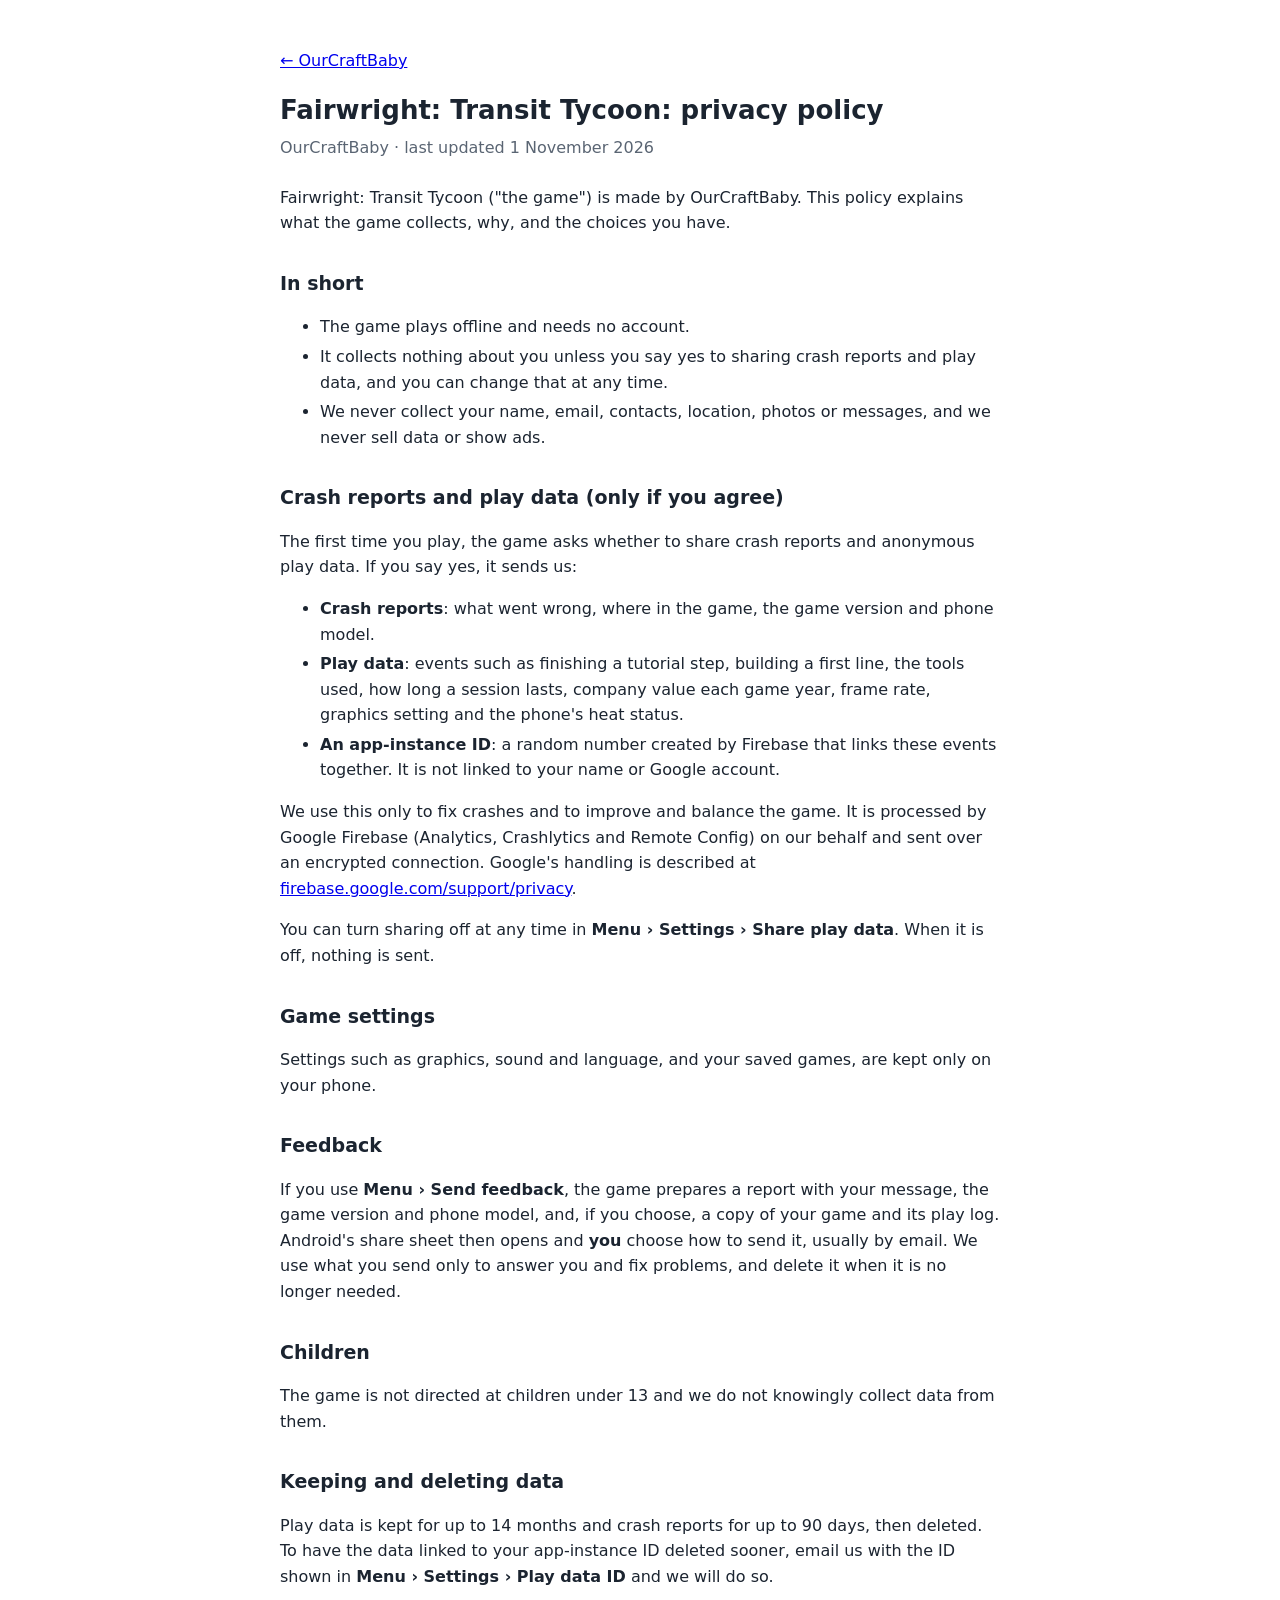
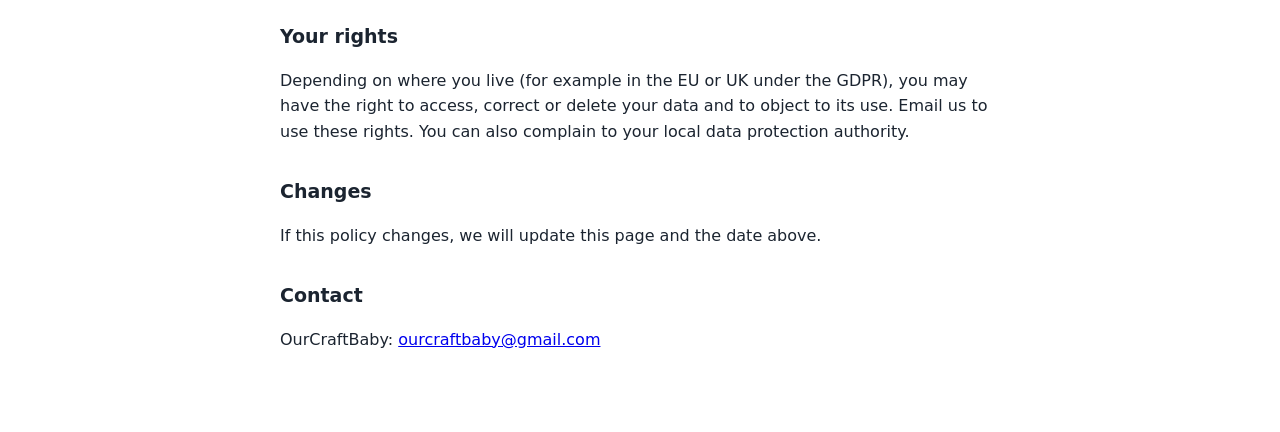
==== privacy-policy.html @ 9e3ff8a9 "OurCraftBaby site: landing page and Fairwright privacy policy Co-Authored-By: Claude Opus 5.5 <norep" ====
<!doctype html>
<html lang="en">
<head>
<meta charset="utf-8">
<meta name="viewport" content="width=device-width, initial-scale=1">
<title>Fairwright privacy policy</title>
<style>
  :root { --bg: #ffffff; --fg: #1b2430; --muted: #5a6573; --rule: #e3e6ea; }
  @media (prefers-color-scheme: dark) { :root { --bg: #17222e; --fg: #eef1f4; --muted: #a9b3bf; --rule: #2c3a4a; } }
  body { background: var(--bg); color: var(--fg); font: 16px/1.6 system-ui, -apple-system, "Segoe UI", Roboto, sans-serif; margin: 0; }
  main { max-width: 720px; margin: 0 auto; padding: 32px 16px 64px; }
  h1 { font-size: 26px; margin: 0 0 4px; } h2 { font-size: 19px; margin: 32px 0 8px; }
  p.date { color: var(--muted); margin: 0 0 24px; } li { margin: 4px 0; }
  hr { border: 0; border-top: 1px solid var(--rule); margin: 40px 0; }
</style>
</head>
<body>
<main>
<p><a href="./">← OurCraftBaby</a></p>
<h1>Fairwright: Transit Tycoon: privacy policy</h1>
<p class="date">OurCraftBaby · last updated 1 November 2026</p>

<p>Fairwright: Transit Tycoon ("the game") is made by OurCraftBaby. This policy explains what the game collects, why, and the choices you have.</p>

<h2>In short</h2>
<ul>
  <li>The game plays offline and needs no account.</li>
  <li>It collects nothing about you unless you say yes to sharing crash reports and play data, and you can change that at any time.</li>
  <li>We never collect your name, email, contacts, location, photos or messages, and we never sell data or show ads.</li>
</ul>

<h2>Crash reports and play data (only if you agree)</h2>
<p>The first time you play, the game asks whether to share crash reports and anonymous play data. If you say yes, it sends us:</p>
<ul>
  <li><b>Crash reports</b>: what went wrong, where in the game, the game version and phone model.</li>
  <li><b>Play data</b>: events such as finishing a tutorial step, building a first line, the tools used, how long a session lasts, company value each game year, frame rate, graphics setting and the phone's heat status.</li>
  <li><b>An app-instance ID</b>: a random number created by Firebase that links these events together. It is not linked to your name or Google account.</li>
</ul>
<p>We use this only to fix crashes and to improve and balance the game. It is processed by Google Firebase (Analytics, Crashlytics and Remote Config) on our behalf and sent over an encrypted connection. Google's handling is described at <a href="https://firebase.google.com/support/privacy">firebase.google.com/support/privacy</a>.</p>
<p>You can turn sharing off at any time in <b>Menu › Settings › Share play data</b>. When it is off, nothing is sent.</p>

<h2>Game settings</h2>
<p>Settings such as graphics, sound and language, and your saved games, are kept only on your phone.</p>

<h2>Feedback</h2>
<p>If you use <b>Menu › Send feedback</b>, the game prepares a report with your message, the game version and phone model, and, if you choose, a copy of your game and its play log. Android's share sheet then opens and <b>you</b> choose how to send it, usually by email. We use what you send only to answer you and fix problems, and delete it when it is no longer needed.</p>

<h2>Children</h2>
<p>The game is not directed at children under 13 and we do not knowingly collect data from them.</p>

<h2>Keeping and deleting data</h2>
<p>Play data is kept for up to 14 months and crash reports for up to 90 days, then deleted. To have the data linked to your app-instance ID deleted sooner, email us with the ID shown in <b>Menu › Settings › Play data ID</b> and we will do so.</p>

<h2>Your rights</h2>
<p>Depending on where you live (for example in the EU or UK under the GDPR), you may have the right to access, correct or delete your data and to object to its use. Email us to use these rights. You can also complain to your local data protection authority.</p>

<h2>Changes</h2>
<p>If this policy changes, we will update this page and the date above.</p>

<h2>Contact</h2>
<p>OurCraftBaby: <a href="mailto:ourcraftbaby@gmail.com">ourcraftbaby@gmail.com</a></p>
</main>
</body>
</html>
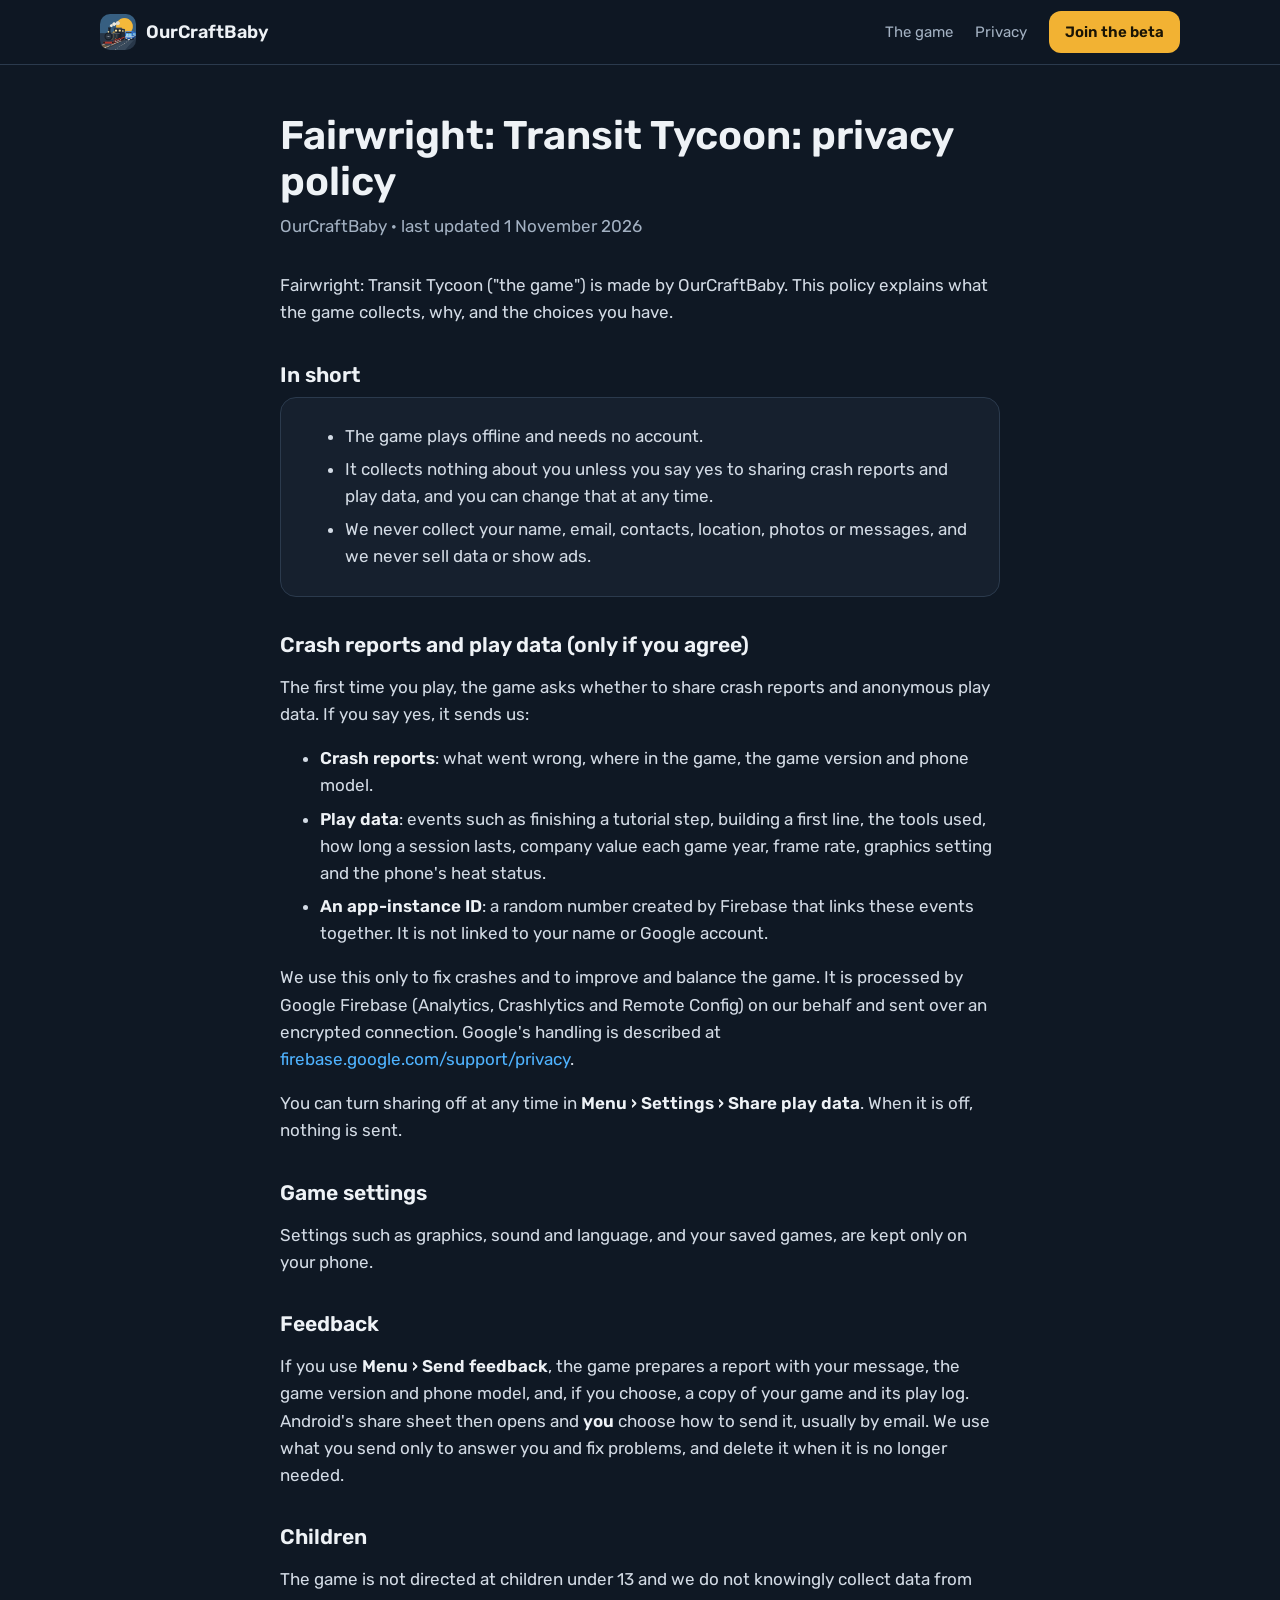
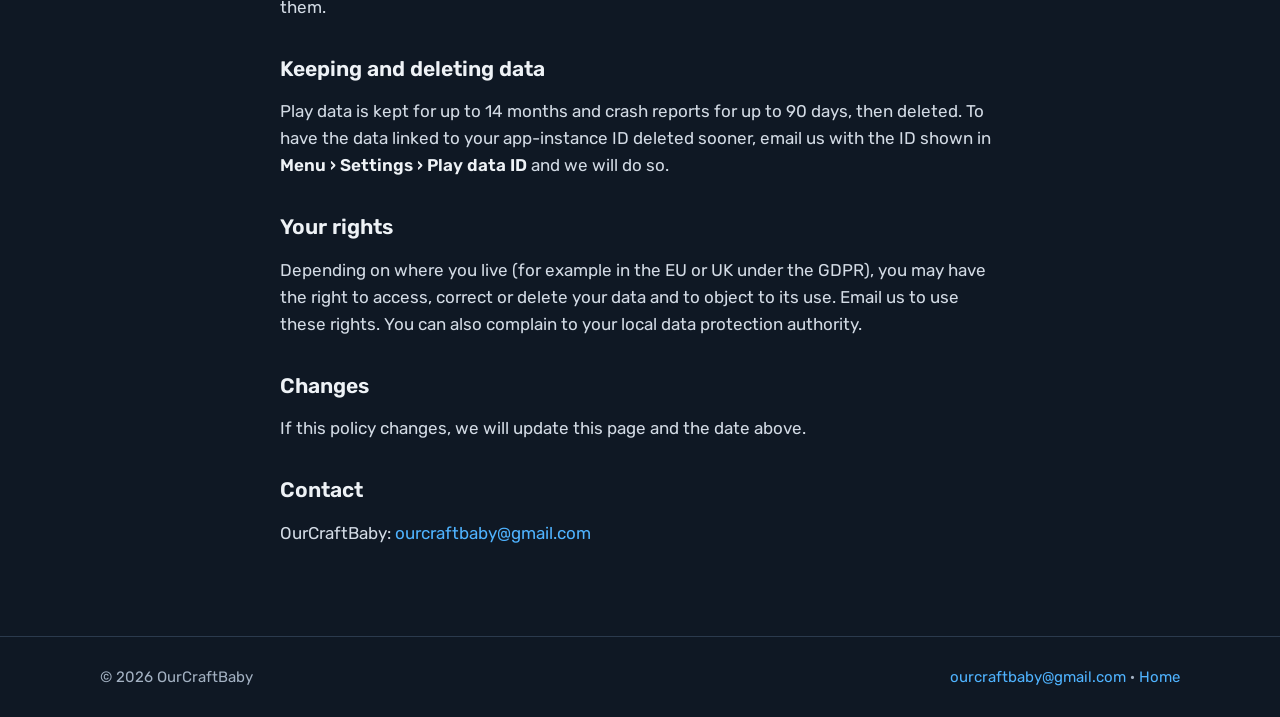
==== commit fcf3b4ec: "Redesign: the game's colours, in-game shots, a beta call to action Co-Authored-By: Claude Opus 5.5 <" ====
--- a/privacy-policy.html
+++ b/privacy-policy.html
@@ -3,31 +3,36 @@
 <head>
 <meta charset="utf-8">
 <meta name="viewport" content="width=device-width, initial-scale=1">
-<title>Fairwright privacy policy</title>
-<style>
-  :root { --bg: #ffffff; --fg: #1b2430; --muted: #5a6573; --rule: #e3e6ea; }
-  @media (prefers-color-scheme: dark) { :root { --bg: #17222e; --fg: #eef1f4; --muted: #a9b3bf; --rule: #2c3a4a; } }
-  body { background: var(--bg); color: var(--fg); font: 16px/1.6 system-ui, -apple-system, "Segoe UI", Roboto, sans-serif; margin: 0; }
-  main { max-width: 720px; margin: 0 auto; padding: 32px 16px 64px; }
-  h1 { font-size: 26px; margin: 0 0 4px; } h2 { font-size: 19px; margin: 32px 0 8px; }
-  p.date { color: var(--muted); margin: 0 0 24px; } li { margin: 4px 0; }
-  hr { border: 0; border-top: 1px solid var(--rule); margin: 40px 0; }
-</style>
+<title>Privacy policy · Fairwright: Transit Tycoon</title>
+<meta name="theme-color" content="#0f1824">
+<link rel="icon" href="icon.png">
+<link rel="stylesheet" href="style.css">
 </head>
 <body>
-<main>
-<p><a href="./">← OurCraftBaby</a></p>
+
+<nav class="nav">
+  <div class="wrap nav-row">
+    <a class="brand" href="./"><img src="icon.png" alt=""><span>OurCraftBaby</span></a>
+    <div class="nav-links">
+      <a href="./#eras">The game</a>
+      <a href="privacy-policy.html">Privacy</a>
+      <a class="btn btn-small" href="mailto:ourcraftbaby@gmail.com?subject=Fairwright%20beta">Join the beta</a>
+    </div>
+  </div>
+</nav>
+
+<main class="wrap doc">
 <h1>Fairwright: Transit Tycoon: privacy policy</h1>
 <p class="date">OurCraftBaby · last updated 1 November 2026</p>
 
 <p>Fairwright: Transit Tycoon ("the game") is made by OurCraftBaby. This policy explains what the game collects, why, and the choices you have.</p>
 
 <h2>In short</h2>
-<ul>
+<div class="summary"><ul>
   <li>The game plays offline and needs no account.</li>
   <li>It collects nothing about you unless you say yes to sharing crash reports and play data, and you can change that at any time.</li>
   <li>We never collect your name, email, contacts, location, photos or messages, and we never sell data or show ads.</li>
-</ul>
+</ul></div>
 
 <h2>Crash reports and play data (only if you agree)</h2>
 <p>The first time you play, the game asks whether to share crash reports and anonymous play data. If you say yes, it sends us:</p>
@@ -60,5 +65,13 @@
 <h2>Contact</h2>
 <p>OurCraftBaby: <a href="mailto:ourcraftbaby@gmail.com">ourcraftbaby@gmail.com</a></p>
 </main>
+
+<footer class="footer">
+  <div class="wrap footer-row">
+    <span>© 2026 OurCraftBaby</span>
+    <span><a href="mailto:ourcraftbaby@gmail.com">ourcraftbaby@gmail.com</a> · <a href="./">Home</a></span>
+  </div>
+</footer>
+
 </body>
 </html>
--- a/style.css
+++ b/style.css
@@ -0,0 +1,111 @@
+@font-face { font-family: Rubik; src: url(fonts/Rubik-Regular.ttf) format("truetype"); font-weight: 400; font-display: swap; }
+@font-face { font-family: Rubik; src: url(fonts/Rubik-SemiBold.ttf) format("truetype"); font-weight: 600; font-display: swap; }
+
+/* The game's own colours (docs/DESIGN/STYLE.md): night navy panels, the guide's blue, amber for the one main action. */
+:root {
+  --bg: #0f1824; --panel: #16202e; --raised: #1f2c3d; --line: #2b3a4d;
+  --fg: #eef2f6; --muted: #a3b1c2; --guide: #4fb3ff; --accent: #f2b233; --ink: #1a1405; --good: #6fcf7f;
+  --radius: 16px;
+}
+* { box-sizing: border-box; }
+html { scroll-behavior: smooth; }
+body { margin: 0; background: var(--bg); color: var(--fg); font: 17px/1.6 Rubik, system-ui, -apple-system, "Segoe UI", Roboto, sans-serif; -webkit-font-smoothing: antialiased; }
+a { color: var(--guide); text-decoration: none; }
+a:hover { text-decoration: underline; }
+img { max-width: 100%; display: block; }
+h1, h2, h3 { font-weight: 600; line-height: 1.15; margin: 0; }
+.wrap { max-width: 1120px; margin: 0 auto; padding: 0 20px; }
+
+/* Navigation */
+.nav { position: sticky; top: 0; z-index: 10; background: rgba(15, 24, 36, 0.86); backdrop-filter: blur(10px); border-bottom: 1px solid var(--line); }
+.nav-row { display: flex; align-items: center; justify-content: space-between; height: 64px; }
+.brand { display: flex; align-items: center; gap: 10px; color: var(--fg); font-weight: 600; font-size: 18px; }
+.brand:hover { text-decoration: none; }
+.brand img { width: 36px; height: 36px; border-radius: 10px; }
+.nav-links { display: flex; align-items: center; gap: 22px; font-size: 15px; }
+.nav-links a:not(.btn) { color: var(--muted); }
+.nav-links a:not(.btn):hover { color: var(--fg); text-decoration: none; }
+
+/* Buttons */
+.btn { display: inline-flex; align-items: center; justify-content: center; background: var(--accent); color: var(--ink); font-weight: 600; padding: 14px 24px; border-radius: 12px; transition: transform .15s ease, filter .15s ease; white-space: nowrap; }
+.btn:hover { text-decoration: none; filter: brightness(1.06); transform: translateY(-1px); }
+.btn-small { padding: 9px 16px; font-size: 15px; }
+
+/* Hero */
+.hero { position: relative; padding: 72px 0 56px; background: radial-gradient(70% 90% at 80% 10%, rgba(79, 179, 255, 0.15), transparent 70%); }
+.hero::after { content: ""; position: absolute; left: 0; right: 0; bottom: 0; height: 120px; background: linear-gradient(transparent, var(--bg)); pointer-events: none; }
+.hero-grid { position: relative; z-index: 1; }
+.hero-grid { display: grid; grid-template-columns: 1.05fr 1fr; gap: 48px; align-items: center; }
+.pill { display: inline-flex; align-items: center; gap: 8px; font-size: 14px; color: var(--muted); background: var(--panel); border: 1px solid var(--line); padding: 6px 14px; border-radius: 999px; }
+.dot { width: 8px; height: 8px; border-radius: 50%; background: var(--good); box-shadow: 0 0 0 4px rgba(111, 207, 127, 0.18); }
+.hero h1 { font-size: clamp(38px, 5.4vw, 60px); margin: 20px 0 18px; letter-spacing: -0.5px; }
+.lead { color: var(--muted); font-size: 19px; margin: 0 0 28px; max-width: 34em; }
+.lead b { color: var(--fg); font-weight: 600; }
+.cta { display: flex; align-items: center; gap: 18px; flex-wrap: wrap; }
+.soon { color: var(--muted); font-size: 15px; }
+.hero-art img { border-radius: 20px; border: 1px solid var(--line); box-shadow: 0 30px 60px -20px rgba(0, 0, 0, 0.6), 0 0 0 6px rgba(79, 179, 255, 0.06); width: 100%; height: auto; transform: rotate(1.2deg); }
+
+/* Features */
+.features { display: grid; grid-template-columns: repeat(4, 1fr); gap: 16px; padding-top: 24px; padding-bottom: 24px; }
+.card { background: var(--panel); border: 1px solid var(--line); border-radius: var(--radius); padding: 22px; transition: border-color .15s ease, transform .15s ease; }
+.card:hover { border-color: rgba(79, 179, 255, 0.5); transform: translateY(-2px); }
+.card svg { width: 30px; height: 30px; fill: none; stroke: var(--guide); stroke-width: 1.8; stroke-linecap: round; stroke-linejoin: round; margin-bottom: 14px; }
+.card h3 { font-size: 18px; margin-bottom: 8px; }
+.card p { color: var(--muted); font-size: 15px; margin: 0; }
+
+/* Through the eras */
+.eras { padding-top: 72px; }
+.section-head { max-width: 640px; margin-bottom: 28px; }
+.section-head h2, .beta h2 { font-size: clamp(28px, 3.6vw, 38px); margin-bottom: 12px; }
+.section-head p, .beta p { color: var(--muted); margin: 0; }
+.shots { display: grid; grid-template-columns: repeat(2, 1fr); gap: 16px; }
+.shot { margin: 0; position: relative; border-radius: var(--radius); overflow: hidden; border: 1px solid var(--line); background: var(--panel); }
+.shot.wide { grid-column: span 2; }
+.shot img { width: 100%; aspect-ratio: 16 / 8; object-fit: cover; transition: transform .4s ease; }
+.shot.wide img { aspect-ratio: 21 / 8; }
+.shot:hover img { transform: scale(1.03); }
+.shot figcaption { position: absolute; left: 14px; bottom: 14px; background: rgba(15, 24, 36, 0.82); backdrop-filter: blur(6px); padding: 8px 14px; border-radius: 12px; font-size: 15px; color: var(--muted); }
+.shot figcaption b { color: var(--fg); margin-right: 8px; }
+
+/* Facts */
+.facts { display: grid; grid-template-columns: repeat(4, 1fr); gap: 16px; padding-top: 56px; }
+.facts div { border-top: 2px solid var(--line); padding-top: 14px; display: flex; flex-direction: column; }
+.facts b { font-size: 20px; font-weight: 600; }
+.facts span { color: var(--muted); font-size: 15px; }
+
+/* Beta */
+.beta { padding-top: 72px; padding-bottom: 80px; }
+.beta-box { display: flex; align-items: center; justify-content: space-between; gap: 32px; background: linear-gradient(135deg, var(--raised), var(--panel)); border: 1px solid var(--line); border-radius: 24px; padding: 40px; }
+.beta-box p { max-width: 36em; }
+
+/* Footer */
+.footer { border-top: 1px solid var(--line); padding: 28px 0; color: var(--muted); font-size: 15px; }
+.footer-row { display: flex; justify-content: space-between; gap: 16px; flex-wrap: wrap; }
+
+/* The privacy policy */
+.doc { max-width: 760px; padding-top: 48px; padding-bottom: 72px; }
+.doc h1 { font-size: clamp(30px, 4vw, 40px); margin-bottom: 8px; }
+.doc .date { color: var(--muted); margin: 0 0 32px; }
+.doc h2 { font-size: 21px; margin: 36px 0 10px; }
+.doc p, .doc li { color: #d3dbe5; }
+.doc li { margin: 6px 0; }
+.doc b { color: var(--fg); font-weight: 600; }
+.doc .summary { background: var(--panel); border: 1px solid var(--line); border-radius: var(--radius); padding: 8px 24px; }
+
+@media (max-width: 900px) {
+  .hero { padding-top: 40px; }
+  .hero-grid { grid-template-columns: 1fr; gap: 36px; }
+  .hero-art img { transform: none; }
+  .features { grid-template-columns: repeat(2, 1fr); }
+  .facts { grid-template-columns: repeat(2, 1fr); row-gap: 24px; }
+  .beta-box { flex-direction: column; align-items: flex-start; padding: 28px; }
+}
+@media (max-width: 560px) {
+  body { font-size: 16px; }
+  .nav-links a:not(.btn) { display: none; }
+  .features, .shots { grid-template-columns: 1fr; }
+  .shot.wide { grid-column: auto; }
+  .shot img, .shot.wide img { aspect-ratio: 16 / 9; }
+  .lead { font-size: 17px; }
+}
+@media (prefers-reduced-motion: reduce) { * { transition: none !important; scroll-behavior: auto !important; } }
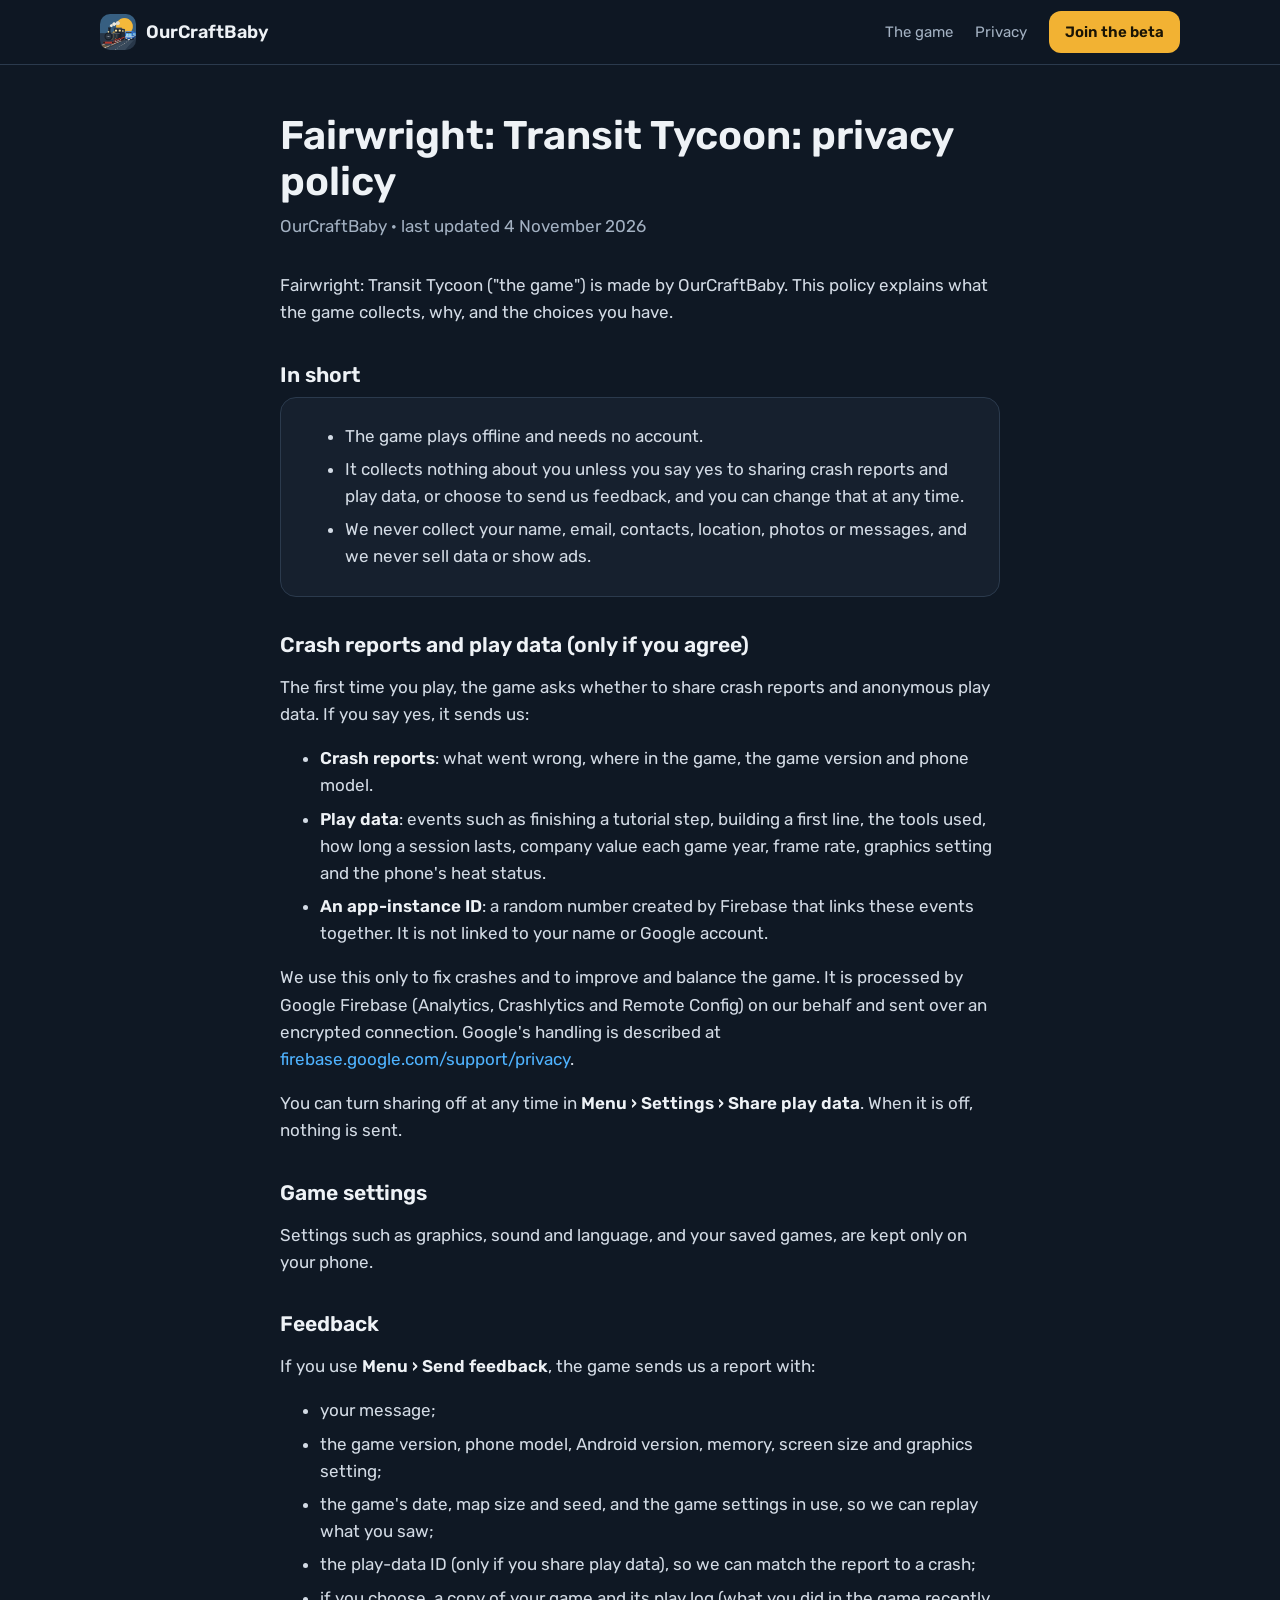
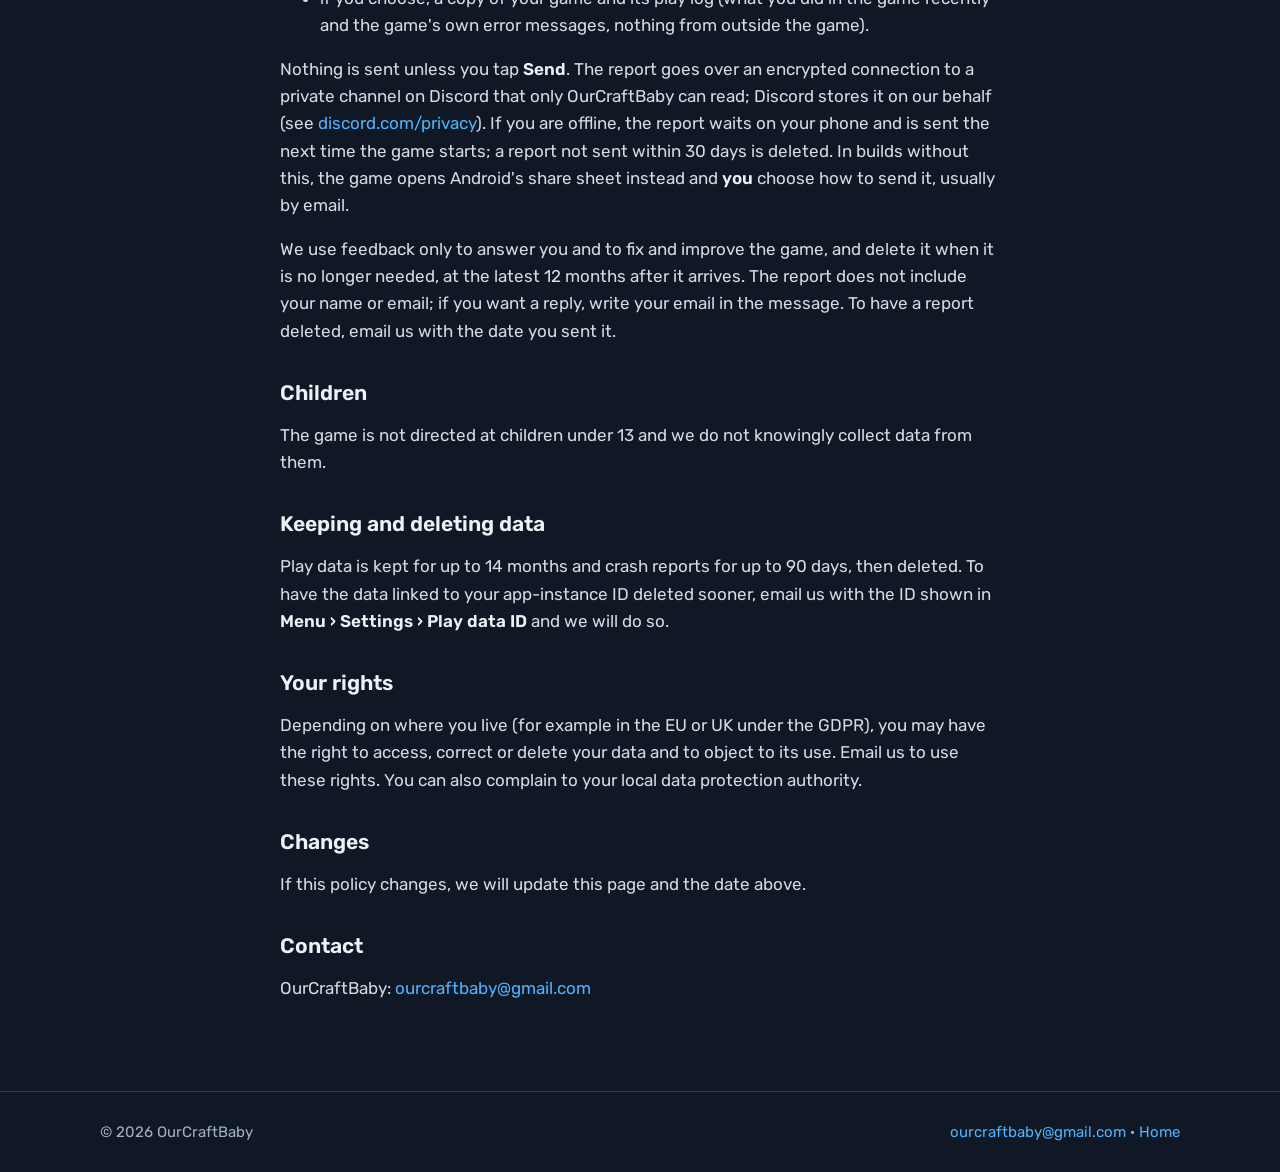
==== commit e5aa88c0: "Privacy policy: feedback is sent to the developer through Discord (4 November 2026)" ====
--- a/privacy-policy.html
+++ b/privacy-policy.html
@@ -23,14 +23,14 @@
 
 <main class="wrap doc">
 <h1>Fairwright: Transit Tycoon: privacy policy</h1>
-<p class="date">OurCraftBaby · last updated 1 November 2026</p>
+<p class="date">OurCraftBaby · last updated 4 November 2026</p>
 
 <p>Fairwright: Transit Tycoon ("the game") is made by OurCraftBaby. This policy explains what the game collects, why, and the choices you have.</p>
 
 <h2>In short</h2>
 <div class="summary"><ul>
   <li>The game plays offline and needs no account.</li>
-  <li>It collects nothing about you unless you say yes to sharing crash reports and play data, and you can change that at any time.</li>
+  <li>It collects nothing about you unless you say yes to sharing crash reports and play data, or choose to send us feedback, and you can change that at any time.</li>
   <li>We never collect your name, email, contacts, location, photos or messages, and we never sell data or show ads.</li>
 </ul></div>
 
@@ -48,7 +48,16 @@
 <p>Settings such as graphics, sound and language, and your saved games, are kept only on your phone.</p>
 
 <h2>Feedback</h2>
-<p>If you use <b>Menu › Send feedback</b>, the game prepares a report with your message, the game version and phone model, and, if you choose, a copy of your game and its play log. Android's share sheet then opens and <b>you</b> choose how to send it, usually by email. We use what you send only to answer you and fix problems, and delete it when it is no longer needed.</p>
+<p>If you use <b>Menu › Send feedback</b>, the game sends us a report with:</p>
+<ul>
+  <li>your message;</li>
+  <li>the game version, phone model, Android version, memory, screen size and graphics setting;</li>
+  <li>the game's date, map size and seed, and the game settings in use, so we can replay what you saw;</li>
+  <li>the play-data ID (only if you share play data), so we can match the report to a crash;</li>
+  <li>if you choose, a copy of your game and its play log (what you did in the game recently and the game's own error messages, nothing from outside the game).</li>
+</ul>
+<p>Nothing is sent unless you tap <b>Send</b>. The report goes over an encrypted connection to a private channel on Discord that only OurCraftBaby can read; Discord stores it on our behalf (see <a href="https://discord.com/privacy">discord.com/privacy</a>). If you are offline, the report waits on your phone and is sent the next time the game starts; a report not sent within 30 days is deleted. In builds without this, the game opens Android's share sheet instead and <b>you</b> choose how to send it, usually by email.</p>
+<p>We use feedback only to answer you and to fix and improve the game, and delete it when it is no longer needed, at the latest 12 months after it arrives. The report does not include your name or email; if you want a reply, write your email in the message. To have a report deleted, email us with the date you sent it.</p>
 
 <h2>Children</h2>
 <p>The game is not directed at children under 13 and we do not knowingly collect data from them.</p>
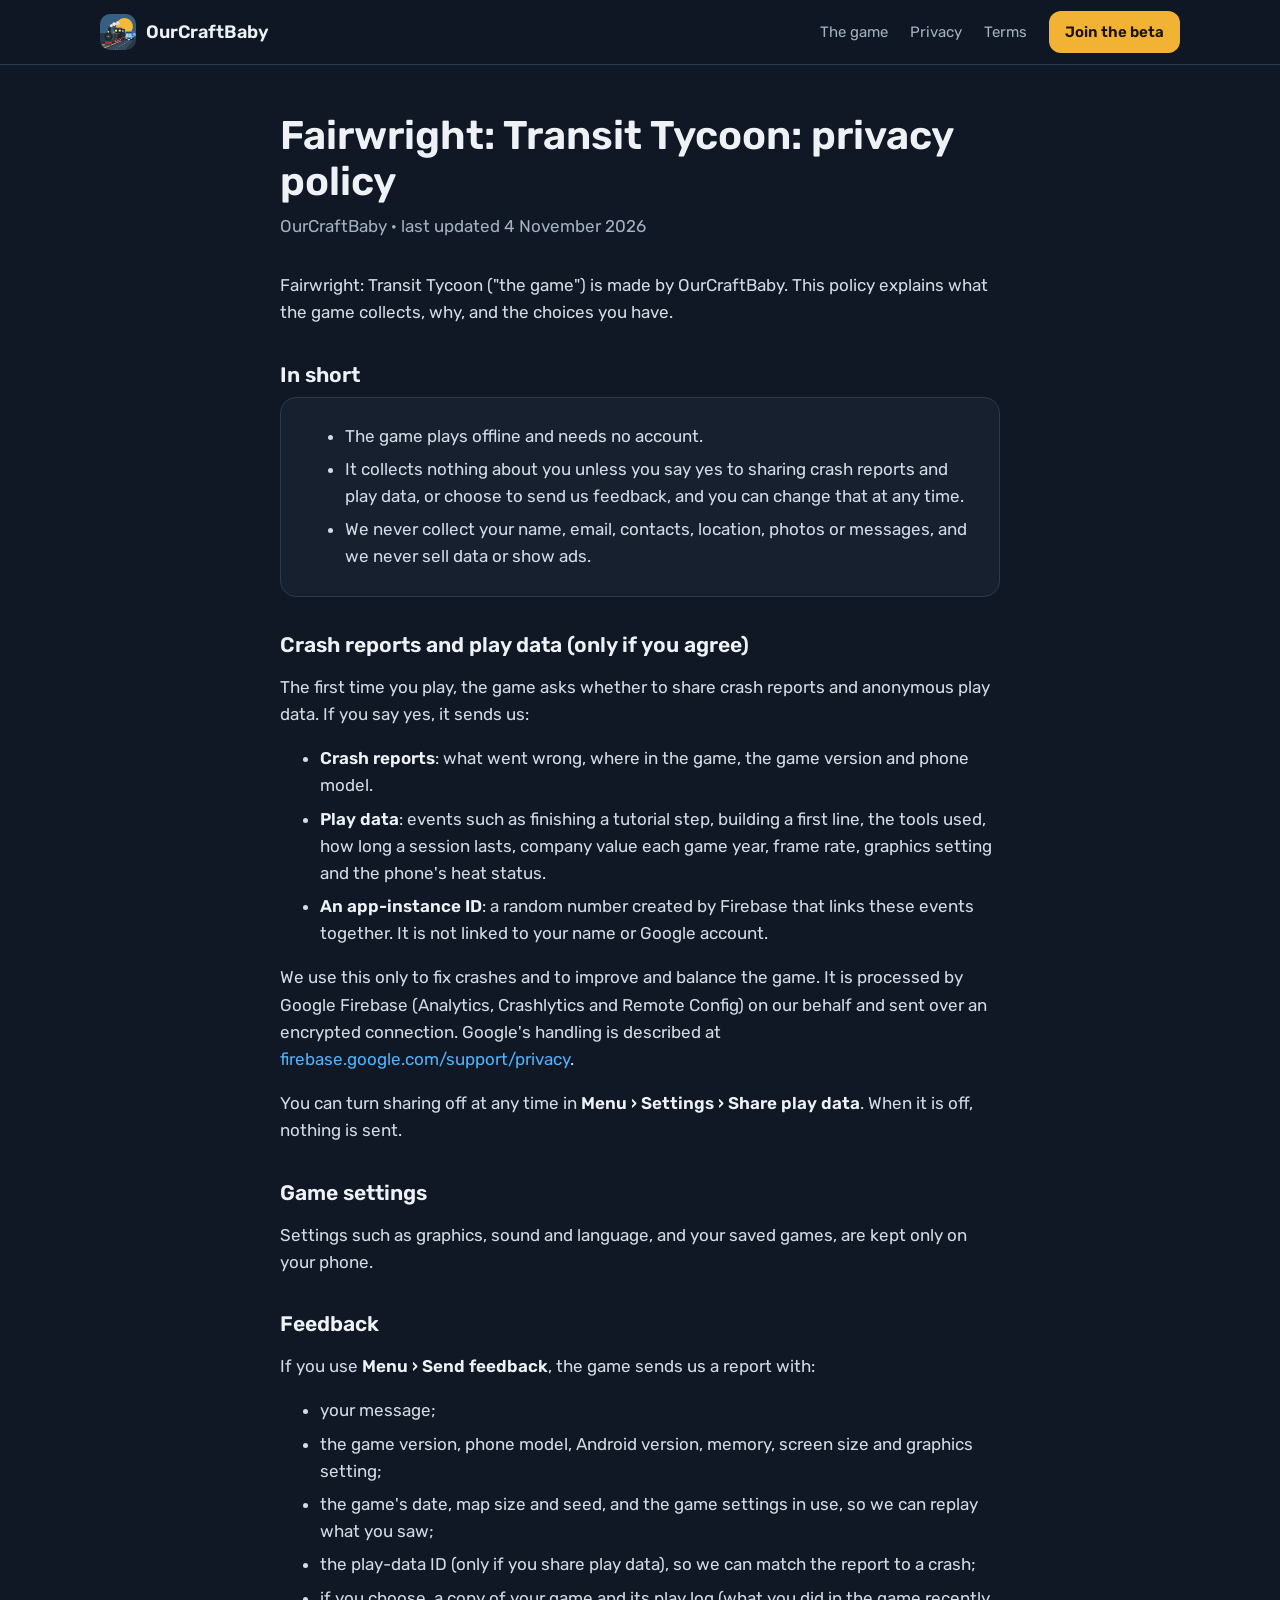
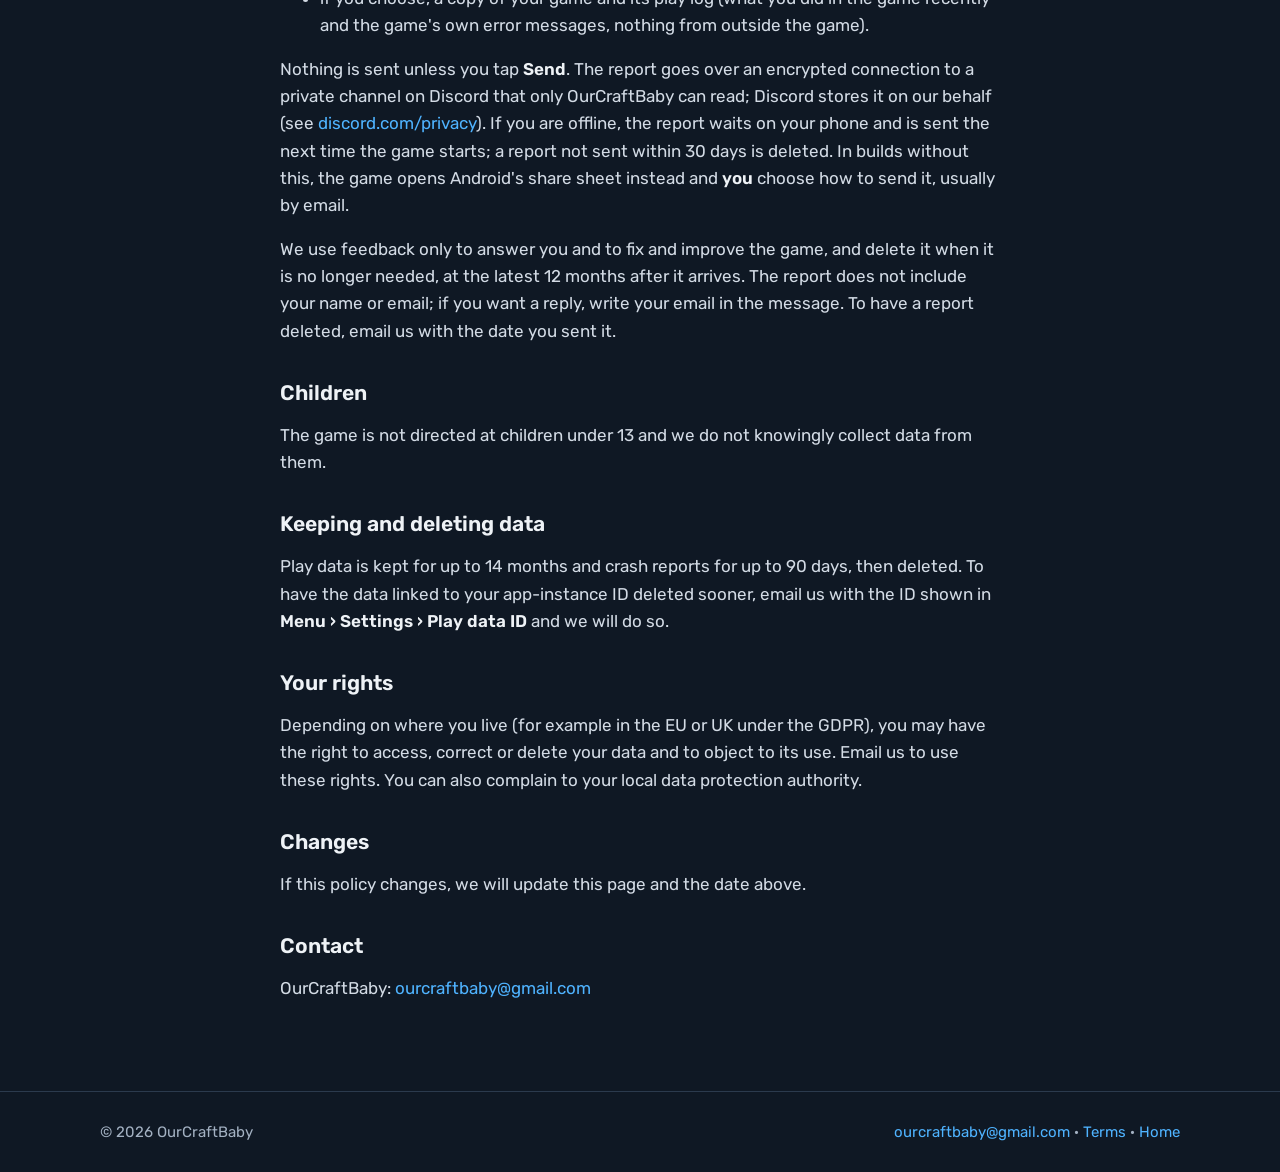
==== commit a1c93c27: "Terms of service page (7 November 2026), linked from the home and privacy pages" ====
--- a/privacy-policy.html
+++ b/privacy-policy.html
@@ -16,6 +16,7 @@
     <div class="nav-links">
       <a href="./#eras">The game</a>
       <a href="privacy-policy.html">Privacy</a>
+      <a href="terms.html">Terms</a>
       <a class="btn btn-small" href="mailto:ourcraftbaby@gmail.com?subject=Fairwright%20beta">Join the beta</a>
     </div>
   </div>
@@ -78,7 +79,7 @@
 <footer class="footer">
   <div class="wrap footer-row">
     <span>© 2026 OurCraftBaby</span>
-    <span><a href="mailto:ourcraftbaby@gmail.com">ourcraftbaby@gmail.com</a> · <a href="./">Home</a></span>
+    <span><a href="mailto:ourcraftbaby@gmail.com">ourcraftbaby@gmail.com</a> · <a href="terms.html">Terms</a> · <a href="./">Home</a></span>
   </div>
 </footer>
 
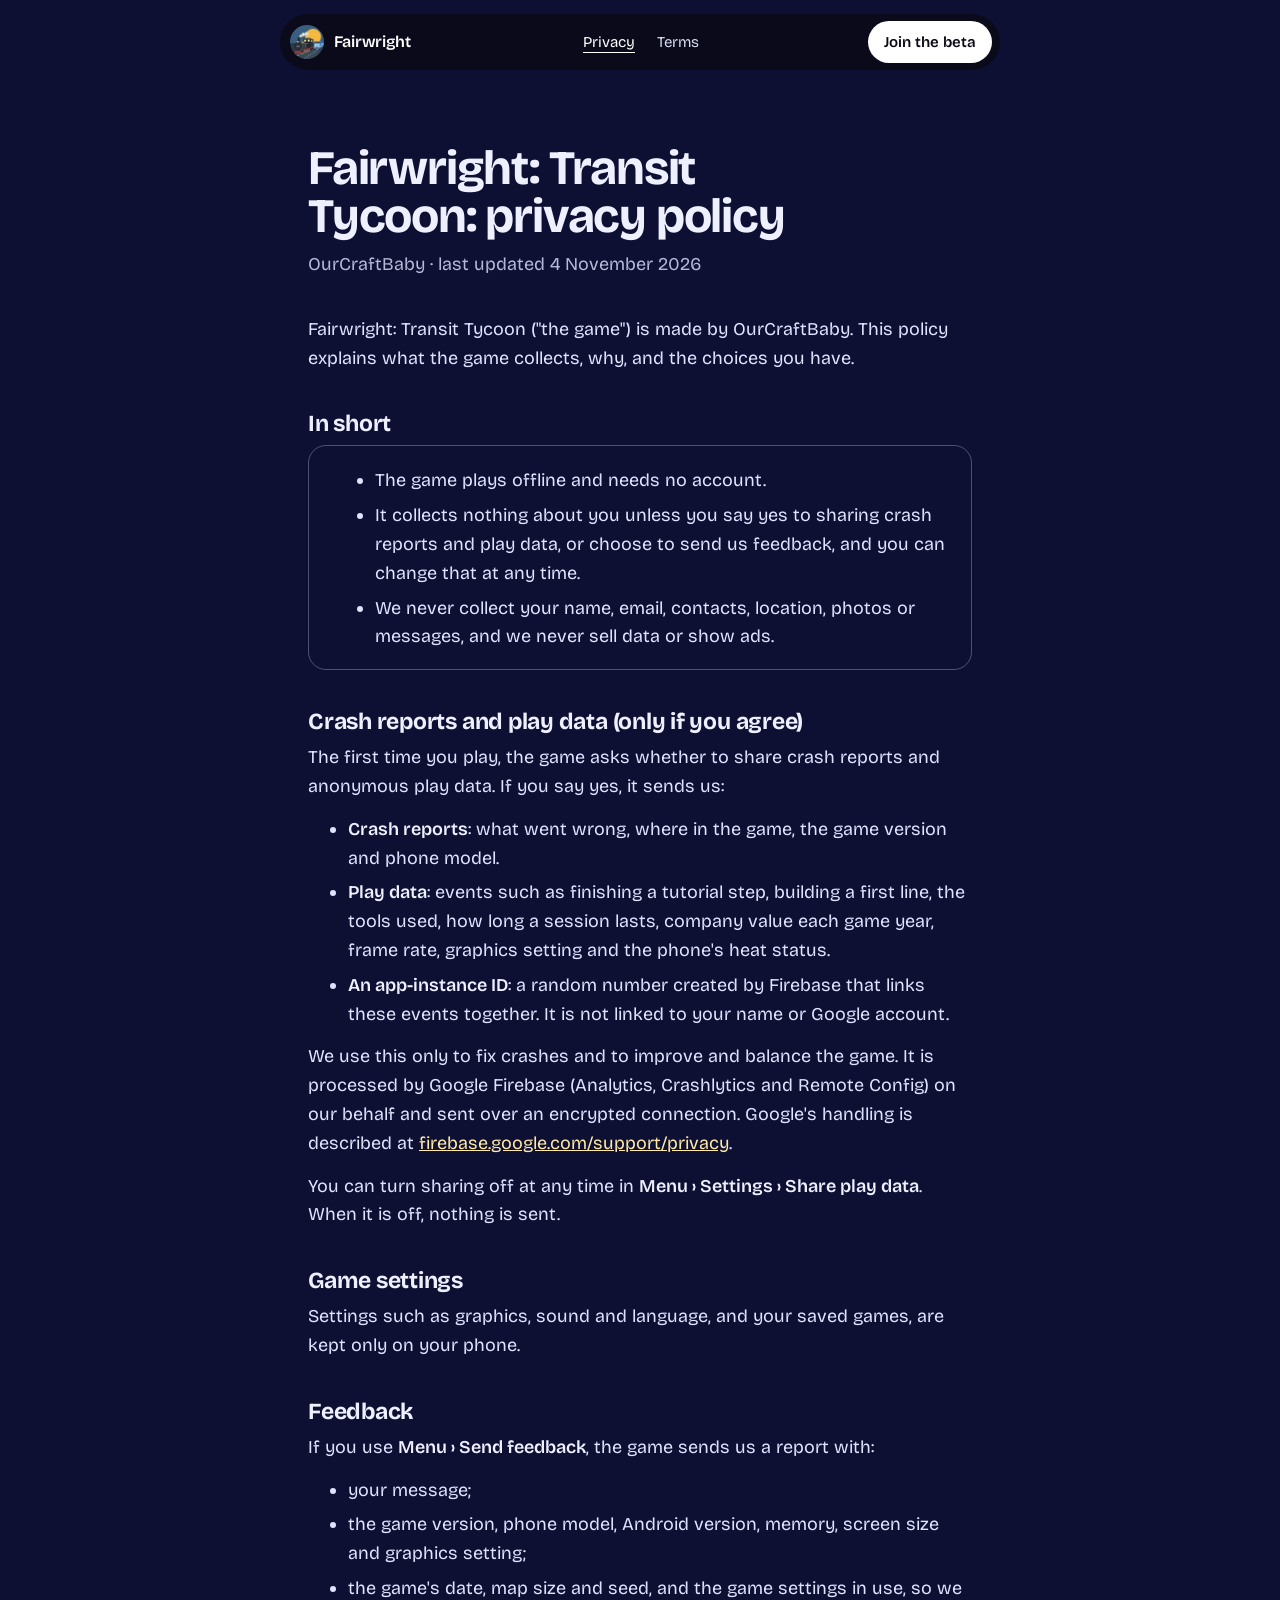
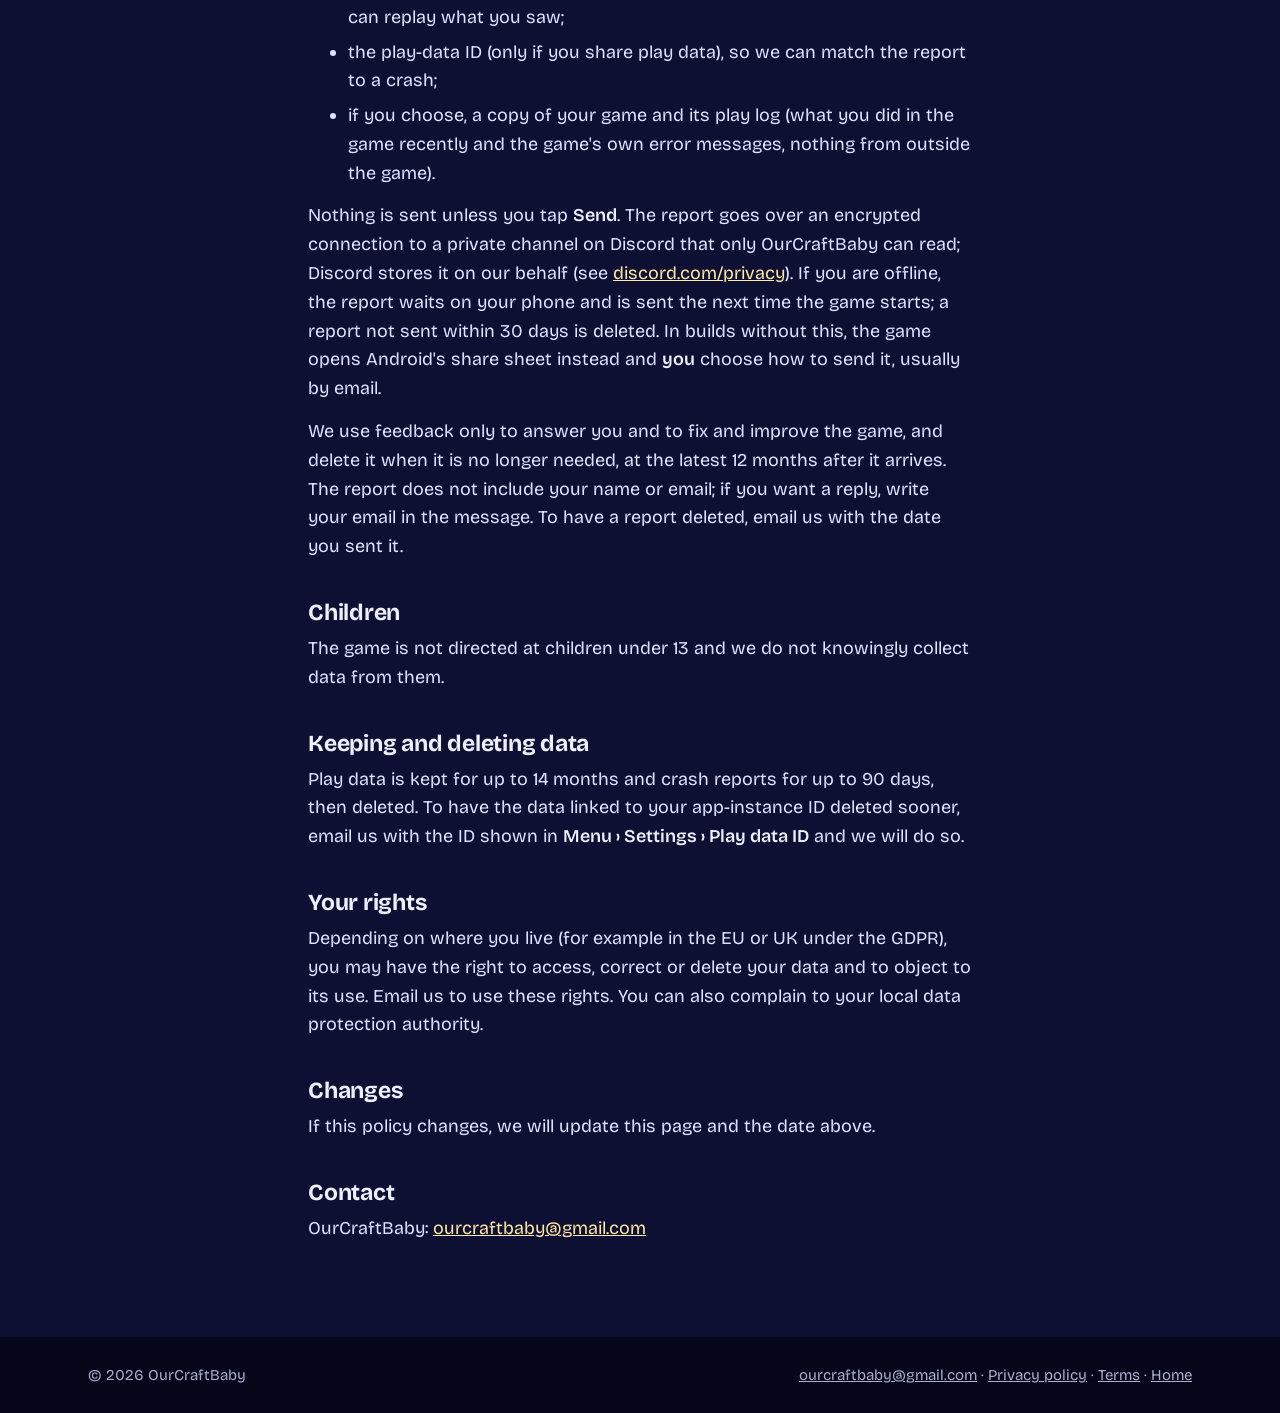
==== commit 802ce41d: "Redesign: a century on one scroll The page now follows the game's own idea. As you scroll from 1930 " ====
--- a/privacy-policy.html
+++ b/privacy-policy.html
@@ -4,25 +4,33 @@
 <meta charset="utf-8">
 <meta name="viewport" content="width=device-width, initial-scale=1">
 <title>Privacy policy · Fairwright: Transit Tycoon</title>
-<meta name="theme-color" content="#0f1824">
-<link rel="icon" href="icon.png">
+<meta name="description" content="What Fairwright: Transit Tycoon collects, why, and the choices you have.">
+<link rel="canonical" href="https://ourcraftbaby.github.io/privacy-policy.html">
+<meta property="og:type" content="website">
+<meta property="og:site_name" content="Fairwright: Transit Tycoon">
+<meta property="og:url" content="https://ourcraftbaby.github.io/privacy-policy.html">
+<meta property="og:title" content="Privacy policy · Fairwright: Transit Tycoon">
+<meta property="og:description" content="What Fairwright: Transit Tycoon collects, why, and the choices you have.">
+<meta property="og:image" content="https://ourcraftbaby.github.io/img/og.jpg">
+<meta property="og:image:width" content="1200">
+<meta property="og:image:height" content="630">
+<meta property="og:image:alt" content="A steam train crossing a stone viaduct at dawn, with the words: Build the routes. Grow the towns.">
+<meta name="twitter:card" content="summary_large_image">
+<link rel="icon" href="favicon.png" type="image/png">
+<link rel="apple-touch-icon" href="apple-touch-icon.png">
+<link rel="preload" href="fonts/BricolageGrotesque-latin.woff2" as="font" type="font/woff2" crossorigin>
 <link rel="stylesheet" href="style.css">
+<meta name="theme-color" content="#0d1033">
 </head>
-<body>
+<body class="page" data-era="2040">
+<a class="skip" href="#main">Skip to content</a>
+<div class="dial">
+  <a class="brand" href="./" aria-label="Fairwright: Transit Tycoon, home"><img src="img/icon-72.webp" width="34" height="34" alt=""><span>Fairwright</span></a>
+  <nav class="dial-links" aria-label="Legal"><a href="privacy-policy.html" aria-current="page">Privacy</a><a href="terms.html">Terms</a></nav>
+  <a class="btn" href="./#beta">Join the beta</a>
+</div>
 
-<nav class="nav">
-  <div class="wrap nav-row">
-    <a class="brand" href="./"><img src="icon.png" alt=""><span>OurCraftBaby</span></a>
-    <div class="nav-links">
-      <a href="./#eras">The game</a>
-      <a href="privacy-policy.html">Privacy</a>
-      <a href="terms.html">Terms</a>
-      <a class="btn btn-small" href="mailto:ourcraftbaby@gmail.com?subject=Fairwright%20beta">Join the beta</a>
-    </div>
-  </div>
-</nav>
-
-<main class="wrap doc">
+<main class="wrap doc" id="main">
 <h1>Fairwright: Transit Tycoon: privacy policy</h1>
 <p class="date">OurCraftBaby · last updated 4 November 2026</p>
 
@@ -76,12 +84,6 @@
 <p>OurCraftBaby: <a href="mailto:ourcraftbaby@gmail.com">ourcraftbaby@gmail.com</a></p>
 </main>
 
-<footer class="footer">
-  <div class="wrap footer-row">
-    <span>© 2026 OurCraftBaby</span>
-    <span><a href="mailto:ourcraftbaby@gmail.com">ourcraftbaby@gmail.com</a> · <a href="terms.html">Terms</a> · <a href="./">Home</a></span>
-  </div>
-</footer>
-
+<footer class="foot"><div class="wrap"><span>© 2026 OurCraftBaby</span><span><a href="mailto:ourcraftbaby@gmail.com">ourcraftbaby@gmail.com</a> · <a href="privacy-policy.html">Privacy policy</a> · <a href="terms.html">Terms</a> · <a href="./">Home</a></span></div></footer>
 </body>
 </html>
--- a/style.css
+++ b/style.css
@@ -1,111 +1,161 @@
-@font-face { font-family: Rubik; src: url(fonts/Rubik-Regular.ttf) format("truetype"); font-weight: 400; font-display: swap; }
-@font-face { font-family: Rubik; src: url(fonts/Rubik-SemiBold.ttf) format("truetype"); font-weight: 600; font-display: swap; }
+/* Fairwright: Transit Tycoon. One page whose palette follows the year you have scrolled to.
+   The landscape drawings are generated: edit tools/build-scenes.py and tools/index.template.html, then run the script. */
+@font-face { font-family: "Bricolage Grotesque"; font-style: normal; font-weight: 300 800; font-stretch: 75% 100%; font-display: swap;
+  src: url(fonts/BricolageGrotesque-latin.woff2) format("woff2"); }
 
-/* The game's own colours (docs/DESIGN/STYLE.md): night navy panels, the guide's blue, amber for the one main action. */
-:root {
-  --bg: #0f1824; --panel: #16202e; --raised: #1f2c3d; --line: #2b3a4d;
-  --fg: #eef2f6; --muted: #a3b1c2; --guide: #4fb3ff; --accent: #f2b233; --ink: #1a1405; --good: #6fcf7f;
-  --radius: 16px;
+/* Direction C2. One page, one palette that changes with the year you have scrolled to.
+   The colours are registered so they can transition: the whole page moves from a 1930 dawn to a 2000 noon to a 2040s night. */
+@property --sky    { syntax: "<color>"; inherits: true; initial-value: #f0a875; }
+@property --far    { syntax: "<color>"; inherits: true; initial-value: #c9755c; }
+@property --mid    { syntax: "<color>"; inherits: true; initial-value: #8f4a4a; }
+@property --struct { syntax: "<color>"; inherits: true; initial-value: #5e3140; }
+@property --near   { syntax: "<color>"; inherits: true; initial-value: #33192b; }
+@property --train  { syntax: "<color>"; inherits: true; initial-value: #24101f; }
+@property --ink    { syntax: "<color>"; inherits: true; initial-value: #2b1322; }
+@property --on     { syntax: "<color>"; inherits: true; initial-value: #f8e6d6; }
+@property --lit    { syntax: "<color>"; inherits: true; initial-value: #ffe6a8; }
+@property --cta    { syntax: "<color>"; inherits: true; initial-value: #2b1322; }
+@property --cta-on { syntax: "<color>"; inherits: true; initial-value: #ffe6a8; }
+@property --haze   { syntax: "<percentage>"; inherits: true; initial-value: 42%; }
+@property --accent { syntax: "<color>"; inherits: true; initial-value: #d1483a; }
+@property --wdth   { syntax: "<number>"; inherits: true; initial-value: 78; }
+
+body {
+  --sky: #f0a875; --far: #c9755c; --mid: #8f4a4a; --struct: #5e3140; --near: #33192b; --train: #24101f;
+  --ink: #2b1322; --on: #f8e6d6; --lit: #ffe6a8; --cta: #2b1322; --cta-on: #ffe6a8; --accent: #d1483a; --wdth: 78;
+  transition: --sky 1s, --far 1s, --mid 1s, --struct 1s, --near 1s, --train 1s, --ink 1s, --on 1s, --lit 1s, --cta 1s, --cta-on 1s, --accent 1s, --wdth 1s, --haze 1s;
+  transition-timing-function: cubic-bezier(.22, 1, .36, 1);
 }
+body[data-era="2000"] {
+  --sky: #bfe3f2; --far: #8fc7c9; --mid: #4d9a8a; --struct: #2f6b68; --near: #173f42; --train: #0f2c30;
+  --ink: #0f2c30; --on: #e4f4f2; --lit: #fff6c9; --cta: #0f2c30; --cta-on: #ffffff; --accent: #ff7a45; --wdth: 89;
+}
+body[data-era="2040"] {
+  --sky: #0d1033; --far: #232a66; --mid: #1a1e52; --struct: #2e3684; --near: #080a22; --train: #0a0c2a;
+  --ink: #eef0ff; --on: #dfe3ff; --lit: #ffe9a3; --cta: #ffe9a3; --cta-on: #0d1033; --accent: #62e6f2; --wdth: 100; --haze: 7%;
+}
+
 * { box-sizing: border-box; }
+:root { --arrow: url("data:image/svg+xml,%3Csvg xmlns='http://www.w3.org/2000/svg' viewBox='0 0 16 12'%3E%3Cpath d='M0 5h12.2L8.6 1.4 10 0l6 6-6 6-1.4-1.4L12.2 7H0z'/%3E%3C/svg%3E"); }
 html { scroll-behavior: smooth; }
-body { margin: 0; background: var(--bg); color: var(--fg); font: 17px/1.6 Rubik, system-ui, -apple-system, "Segoe UI", Roboto, sans-serif; -webkit-font-smoothing: antialiased; }
-a { color: var(--guide); text-decoration: none; }
-a:hover { text-decoration: underline; }
-img { max-width: 100%; display: block; }
-h1, h2, h3 { font-weight: 600; line-height: 1.15; margin: 0; }
-.wrap { max-width: 1120px; margin: 0 auto; padding: 0 20px; }
+body { margin: 0; background: var(--sky); color: var(--ink); font: 400 18px/1.6 "Bricolage Grotesque", system-ui, sans-serif; font-optical-sizing: auto; -webkit-font-smoothing: antialiased; }
+img { display: block; max-width: 100%; height: auto; }
+a { color: inherit; }
+h1, h2, h3 { margin: 0; font-weight: 700; line-height: 1; letter-spacing: -0.025em; text-wrap: balance; font-variation-settings: "wdth" var(--wdth); }
+.wrap { max-width: 1200px; margin: 0 auto; padding-inline: clamp(20px, 4vw, 48px); }
+:focus-visible { outline: 3px solid var(--lit); outline-offset: 3px; }
 
-/* Navigation */
-.nav { position: sticky; top: 0; z-index: 10; background: rgba(15, 24, 36, 0.86); backdrop-filter: blur(10px); border-bottom: 1px solid var(--line); }
-.nav-row { display: flex; align-items: center; justify-content: space-between; height: 64px; }
-.brand { display: flex; align-items: center; gap: 10px; color: var(--fg); font-weight: 600; font-size: 18px; }
-.brand:hover { text-decoration: none; }
-.brand img { width: 36px; height: 36px; border-radius: 10px; }
-.nav-links { display: flex; align-items: center; gap: 22px; font-size: 15px; }
-.nav-links a:not(.btn) { color: var(--muted); }
-.nav-links a:not(.btn):hover { color: var(--fg); text-decoration: none; }
+.btn { display: inline-flex; align-items: center; gap: 10px; background: var(--cta); color: var(--cta-on); font-weight: 600; font-size: 18px; text-decoration: none; padding: 15px 26px; border-radius: 999px; transition: transform .2s cubic-bezier(.22,1,.36,1); }
+.btn::after { content: ""; width: 16px; height: 12px; background: currentColor; -webkit-mask: var(--arrow) center / contain no-repeat; mask: var(--arrow) center / contain no-repeat; transition: transform .2s cubic-bezier(.22,1,.36,1); }
+.btn:hover { transform: translateY(-2px); }
+.btn:hover::after { transform: translateX(4px); }
 
-/* Buttons */
-.btn { display: inline-flex; align-items: center; justify-content: center; background: var(--accent); color: var(--ink); font-weight: 600; padding: 14px 24px; border-radius: 12px; transition: transform .15s ease, filter .15s ease; white-space: nowrap; }
-.btn:hover { text-decoration: none; filter: brightness(1.06); transform: translateY(-1px); }
-.btn-small { padding: 9px 16px; font-size: 15px; }
+/* The dial floats over everything and shows the year */
+.dial { position: fixed; top: 14px; left: 50%; transform: translateX(-50%); z-index: 30; width: min(720px, calc(100% - 28px)); display: grid; grid-template-columns: 1fr auto 1fr; align-items: center; background: rgba(12, 10, 22, .82); backdrop-filter: blur(14px); color: #fff; border-radius: 999px; padding: 7px 8px 7px 10px; overflow: hidden; }
+.brand { display: flex; align-items: center; gap: 10px; font-weight: 600; font-size: 16px; text-decoration: none; }
+.brand img { width: 34px; height: 34px; border-radius: 50%; }
+.year-now { font-weight: 700; font-size: 22px; font-variant-numeric: tabular-nums; color: var(--lit); }
+.dial .btn { justify-self: end; background: #fff; color: #0c0a16; font-size: 15px; padding: 9px 16px; }
+.dial .btn::after { display: none; }
+.bar { position: absolute; left: 0; bottom: 0; height: 2px; width: 100%; background: var(--lit); transform: scaleX(0); transform-origin: left; }
 
-/* Hero */
-.hero { position: relative; padding: 72px 0 56px; background: radial-gradient(70% 90% at 80% 10%, rgba(79, 179, 255, 0.15), transparent 70%); }
-.hero::after { content: ""; position: absolute; left: 0; right: 0; bottom: 0; height: 120px; background: linear-gradient(transparent, var(--bg)); pointer-events: none; }
-.hero-grid { position: relative; z-index: 1; }
-.hero-grid { display: grid; grid-template-columns: 1.05fr 1fr; gap: 48px; align-items: center; }
-.pill { display: inline-flex; align-items: center; gap: 8px; font-size: 14px; color: var(--muted); background: var(--panel); border: 1px solid var(--line); padding: 6px 14px; border-radius: 999px; }
-.dot { width: 8px; height: 8px; border-radius: 50%; background: var(--good); box-shadow: 0 0 0 4px rgba(111, 207, 127, 0.18); }
-.hero h1 { font-size: clamp(38px, 5.4vw, 60px); margin: 20px 0 18px; letter-spacing: -0.5px; }
-.lead { color: var(--muted); font-size: 19px; margin: 0 0 28px; max-width: 34em; }
-.lead b { color: var(--fg); font-weight: 600; }
-.cta { display: flex; align-items: center; gap: 18px; flex-wrap: wrap; }
-.soon { color: var(--muted); font-size: 15px; }
-.hero-art img { border-radius: 20px; border: 1px solid var(--line); box-shadow: 0 30px 60px -20px rgba(0, 0, 0, 0.6), 0 0 0 6px rgba(79, 179, 255, 0.06); width: 100%; height: auto; transform: rotate(1.2deg); }
+/* Each era: sky with the words, the scene, then the ground with the real game */
+.sky { padding-top: clamp(120px, 16vh, 180px); background: linear-gradient(transparent 35%, color-mix(in oklab, var(--lit) var(--haze), transparent)); }
+.sky-grid { display: grid; grid-template-columns: minmax(0, 7fr) minmax(0, 5fr); gap: clamp(24px, 5vw, 80px); align-items: end; }
+.when { font-weight: 600; font-size: 17px; margin: 0 0 18px; display: flex; align-items: center; gap: 10px; }
+.when::before { content: ""; width: 9px; height: 9px; border-radius: 50%; background: currentColor; }
+h1 { font-size: clamp(46px, 7.2vw, 96px); }
+.sky h2 { font-size: clamp(40px, 6vw, 80px); }
+.lead { margin: 0 0 26px; font-size: clamp(18px, 1.5vw, 20px); max-width: 30em; }
+.cta { display: flex; align-items: center; gap: 18px; flex-wrap: wrap; font-size: 15px; }
 
-/* Features */
-.features { display: grid; grid-template-columns: repeat(4, 1fr); gap: 16px; padding-top: 24px; padding-bottom: 24px; }
-.card { background: var(--panel); border: 1px solid var(--line); border-radius: var(--radius); padding: 22px; transition: border-color .15s ease, transform .15s ease; }
-.card:hover { border-color: rgba(79, 179, 255, 0.5); transform: translateY(-2px); }
-.card svg { width: 30px; height: 30px; fill: none; stroke: var(--guide); stroke-width: 1.8; stroke-linecap: round; stroke-linejoin: round; margin-bottom: 14px; }
-.card h3 { font-size: 18px; margin-bottom: 8px; }
-.card p { color: var(--muted); font-size: 15px; margin: 0; }
+.scene { position: relative; height: clamp(260px, 48vh, 520px); margin-top: clamp(20px, 4vw, 48px); clip-path: inset(-600px 0 0 0); overflow-x: clip; }
+/* every layer is its own svg: the script slides them with transforms, so parallax costs no repaint */
+.ly { position: absolute; inset: 0; width: 100%; height: 100%; display: block; overflow: visible; }
+.scene.live .ly[data-k], .scene.live .train { will-change: transform; }
+/* paper grain over the drawing, kept off the animated layers so it is painted once */
+.scene::after { content: ""; position: absolute; inset: 0; pointer-events: none; mix-blend-mode: overlay; opacity: .5;
+  background: url("data:image/svg+xml,%3Csvg xmlns='http://www.w3.org/2000/svg' width='240' height='240'%3E%3Cfilter id='n'%3E%3CfeTurbulence type='fractalNoise' baseFrequency='.85' numOctaves='2' stitchTiles='stitch'/%3E%3CfeColorMatrix values='0 0 0 0 1 0 0 0 0 1 0 0 0 0 1 .9 0 0 0 -.28'/%3E%3C/filter%3E%3Crect width='240' height='240' filter='url(%23n)'/%3E%3C/svg%3E");
+  -webkit-mask-image: linear-gradient(transparent, #000 28%, #000 80%, transparent); mask-image: linear-gradient(transparent, #000 28%, #000 80%, transparent); }
+.bld { fill: color-mix(in oklab, var(--mid) 78%, var(--far)); }
+.bld2 { fill: color-mix(in oklab, var(--mid) 42%, var(--far)); }
+.sky-grid { position: relative; z-index: 1; }
+/* only the scene on screen animates */
+.scene:not(.live) * { animation-play-state: paused !important; }
+.drift { animation: drift 70s ease-in-out infinite alternate; }
+.drift.back { animation-duration: 110s; animation-direction: alternate-reverse; }
+@keyframes drift { from { transform: translateX(-60px); } to { transform: translateX(90px); } }
+.rot { animation: spin 2s linear infinite; transform-box: fill-box; transform-origin: center; }
+@keyframes spin { to { rotate: 360deg; } }
+/* the coupling rod rides the crank pins: a circle of radius 5, in step with the driving wheels */
+.rod { animation: rod 1.41s linear infinite; }
+@keyframes rod { 0%, 100% { translate: 5px 0; } 12.5% { translate: 3.5px 3.5px; } 25% { translate: 0 5px; } 37.5% { translate: -3.5px 3.5px; } 50% { translate: -5px 0; } 62.5% { translate: -3.5px -3.5px; } 75% { translate: 0 -5px; } 87.5% { translate: 3.5px -3.5px; } }
+.pist { animation: pist .705s ease-in-out infinite alternate; }
+@keyframes pist { from { translate: 5px 0; } to { translate: -5px 0; } }
+.puff, .puff2, .puff3 { transform-box: fill-box; transform-origin: center; opacity: 0; animation: puff 4.4s linear infinite; }
+.puff2 { animation: puff2 1.5s ease-out infinite; }
+.puff3 { animation: puff3 10s linear infinite; }
+@keyframes puff { 0% { translate: 0 0; scale: .25; opacity: .9; } 30% { opacity: .6; } 100% { translate: -250px -78px; scale: 1.9; opacity: 0; } }
+@keyframes puff2 { 0% { translate: 0 0; scale: .3; opacity: .7; } 100% { translate: 34px -12px; scale: 1.5; opacity: 0; } }
+@keyframes puff3 { 0% { translate: 0 0; scale: .3; opacity: .6; } 100% { translate: 90px -96px; scale: 2; opacity: 0; } }
+.lamp { --a: 1; animation: lamp var(--d, 9s) linear infinite; animation-delay: var(--t, 0s); }
+.lamp.off { --a: 0; --b: 1; }
+@keyframes lamp { 0%, 58% { opacity: var(--a); } 62%, 86% { opacity: var(--b, .12); } 90%, 100% { opacity: var(--a); } }
+.pulse { animation: pulse 3.2s cubic-bezier(.4, 0, .2, 1) infinite; }
+@keyframes pulse { from { translate: 0 0; } to { translate: 860px 0; } }
+/* the script sets --from and --to (where the train is just out of sight on each side) and the duration */
+.train { --from: -560px; --to: 1700px; animation: run 22s linear infinite; }
+@keyframes run { from { transform: translateX(var(--from)); } to { transform: translateX(var(--to)); } }
 
-/* Through the eras */
-.eras { padding-top: 72px; }
-.section-head { max-width: 640px; margin-bottom: 28px; }
-.section-head h2, .beta h2 { font-size: clamp(28px, 3.6vw, 38px); margin-bottom: 12px; }
-.section-head p, .beta p { color: var(--muted); margin: 0; }
-.shots { display: grid; grid-template-columns: repeat(2, 1fr); gap: 16px; }
-.shot { margin: 0; position: relative; border-radius: var(--radius); overflow: hidden; border: 1px solid var(--line); background: var(--panel); }
-.shot.wide { grid-column: span 2; }
-.shot img { width: 100%; aspect-ratio: 16 / 8; object-fit: cover; transition: transform .4s ease; }
-.shot.wide img { aspect-ratio: 21 / 8; }
-.shot:hover img { transform: scale(1.03); }
-.shot figcaption { position: absolute; left: 14px; bottom: 14px; background: rgba(15, 24, 36, 0.82); backdrop-filter: blur(6px); padding: 8px 14px; border-radius: 12px; font-size: 15px; color: var(--muted); }
-.shot figcaption b { color: var(--fg); margin-right: 8px; }
+.ground { background: var(--near); color: var(--on); padding: clamp(40px, 6vw, 80px) 0 clamp(72px, 10vw, 140px); margin-top: -1px; }
+.ground-grid { display: grid; grid-template-columns: minmax(0, 7fr) minmax(0, 5fr); gap: clamp(28px, 5vw, 80px); align-items: center; }
+.ground-grid.flip { grid-template-columns: minmax(0, 5fr) minmax(0, 7fr); }
+.ground-grid.flip .shot { order: 2; }
+.shot { margin: 0; }
+.shot img { width: 100%; aspect-ratio: 16 / 10; object-fit: cover; border-radius: 22px; }
+.shot figcaption { margin-top: 12px; font-size: 15px; opacity: .8; }
+.points { display: grid; gap: clamp(26px, 3.4vw, 44px); }
+.points h3 { font-size: clamp(26px, 2.8vw, 38px); margin-bottom: 10px; }
+.points p { margin: 0; max-width: 28em; opacity: .9; }
 
-/* Facts */
-.facts { display: grid; grid-template-columns: repeat(4, 1fr); gap: 16px; padding-top: 56px; }
-.facts div { border-top: 2px solid var(--line); padding-top: 14px; display: flex; flex-direction: column; }
-.facts b { font-size: 20px; font-weight: 600; }
-.facts span { color: var(--muted); font-size: 15px; }
+.facts { list-style: none; display: flex; flex-wrap: wrap; gap: 10px; margin: clamp(48px, 7vw, 96px) 0 0; padding: 0; }
+.facts li { border: 1px solid color-mix(in oklab, var(--on) 35%, transparent); border-radius: 999px; padding: 9px 18px; font-weight: 500; font-size: 16px; }
 
-/* Beta */
-.beta { padding-top: 72px; padding-bottom: 80px; }
-.beta-box { display: flex; align-items: center; justify-content: space-between; gap: 32px; background: linear-gradient(135deg, var(--raised), var(--panel)); border: 1px solid var(--line); border-radius: 24px; padding: 40px; }
-.beta-box p { max-width: 36em; }
+.beyond { text-align: center; padding: clamp(40px, 7vw, 96px) 0 clamp(80px, 12vw, 160px); background: var(--near); color: var(--on); }
+.beyond h2 { font-size: clamp(44px, 7.4vw, 96px); max-width: 11em; margin-inline: auto; color: var(--lit); }
+.beyond p { margin: 24px auto 32px; max-width: 30em; font-size: 20px; }
+.beyond small { display: block; margin-top: 16px; font-size: 15px; opacity: .8; }
 
-/* Footer */
-.footer { border-top: 1px solid var(--line); padding: 28px 0; color: var(--muted); font-size: 15px; }
-.footer-row { display: flex; justify-content: space-between; gap: 16px; flex-wrap: wrap; }
+.foot { background: #05061a; color: #a9aed0; font-size: 15px; padding: 26px 0; }
+.foot .wrap { display: flex; justify-content: space-between; flex-wrap: wrap; gap: 12px; }
 
-/* The privacy policy */
-.doc { max-width: 760px; padding-top: 48px; padding-bottom: 72px; }
-.doc h1 { font-size: clamp(30px, 4vw, 40px); margin-bottom: 8px; }
-.doc .date { color: var(--muted); margin: 0 0 32px; }
-.doc h2 { font-size: 21px; margin: 36px 0 10px; }
-.doc p, .doc li { color: #d3dbe5; }
+
+@media (max-width: 860px) {
+  .sky-grid, .ground-grid, .ground-grid.flip { grid-template-columns: 1fr; }
+  .ground-grid.flip .shot { order: 0; }
+  .brand span { display: none; }
+  .scene { height: clamp(210px, 36vh, 320px); }
+}
+@media (prefers-reduced-motion: reduce) { html { scroll-behavior: auto; } body, .btn, .btn::after { transition: none; } .scene * { animation: none !important; } .train { transform: translateX(700px); } .puff, .puff2, .puff3, .pulse { display: none; } }
+
+/* ---------- shared bits ---------- */
+picture { display: block; }
+.vh { position: absolute; width: 1px; height: 1px; overflow: hidden; clip-path: inset(50%); white-space: nowrap; }
+.skip { position: absolute; left: 12px; top: -60px; z-index: 40; background: #fff; color: #0c0a16; padding: 10px 16px; border-radius: 10px; font-weight: 600; }
+.skip:focus { top: 12px; }
+.foot a:hover, .doc a:hover { text-decoration-thickness: 2px; }
+
+/* ---------- privacy policy and terms: the night palette, no scenery ---------- */
+.dial-links { display: flex; gap: 22px; font-size: 15px; }
+.dial-links a { text-decoration: none; color: #d8dbf0; }
+.dial-links a:hover, .dial-links a[aria-current] { color: #fff; text-decoration: underline; text-underline-offset: 5px; }
+.doc { max-width: 760px; padding-top: clamp(110px, 16vh, 150px); padding-bottom: 80px; color: var(--on); }
+.doc h1 { font-size: clamp(32px, 4.6vw, 48px); margin-bottom: 10px; color: var(--ink); }
+.doc .date { opacity: .8; margin: 0 0 36px; }
+.doc h2 { font-size: 23px; margin: 40px 0 10px; color: var(--ink); letter-spacing: -0.01em; }
+.doc p, .doc ul { margin: 0 0 14px; }
 .doc li { margin: 6px 0; }
-.doc b { color: var(--fg); font-weight: 600; }
-.doc .summary { background: var(--panel); border: 1px solid var(--line); border-radius: var(--radius); padding: 8px 24px; }
-
-@media (max-width: 900px) {
-  .hero { padding-top: 40px; }
-  .hero-grid { grid-template-columns: 1fr; gap: 36px; }
-  .hero-art img { transform: none; }
-  .features { grid-template-columns: repeat(2, 1fr); }
-  .facts { grid-template-columns: repeat(2, 1fr); row-gap: 24px; }
-  .beta-box { flex-direction: column; align-items: flex-start; padding: 28px; }
-}
-@media (max-width: 560px) {
-  body { font-size: 16px; }
-  .nav-links a:not(.btn) { display: none; }
-  .features, .shots { grid-template-columns: 1fr; }
-  .shot.wide { grid-column: auto; }
-  .shot img, .shot.wide img { aspect-ratio: 16 / 9; }
-  .lead { font-size: 17px; }
-}
-@media (prefers-reduced-motion: reduce) { * { transition: none !important; scroll-behavior: auto !important; } }
+.doc b { color: var(--ink); font-weight: 600; }
+.doc a { color: var(--lit); }
+.doc .summary { border: 1px solid color-mix(in oklab, var(--on) 30%, transparent); border-radius: 18px; padding: 14px 26px 4px; }
+@media (max-width: 560px) { .dial-links { gap: 14px; font-size: 14px; } .page .dial .btn { display: none; } .page .dial { grid-template-columns: auto 1fr; } .dial-links { justify-self: end; padding-right: 12px; } }
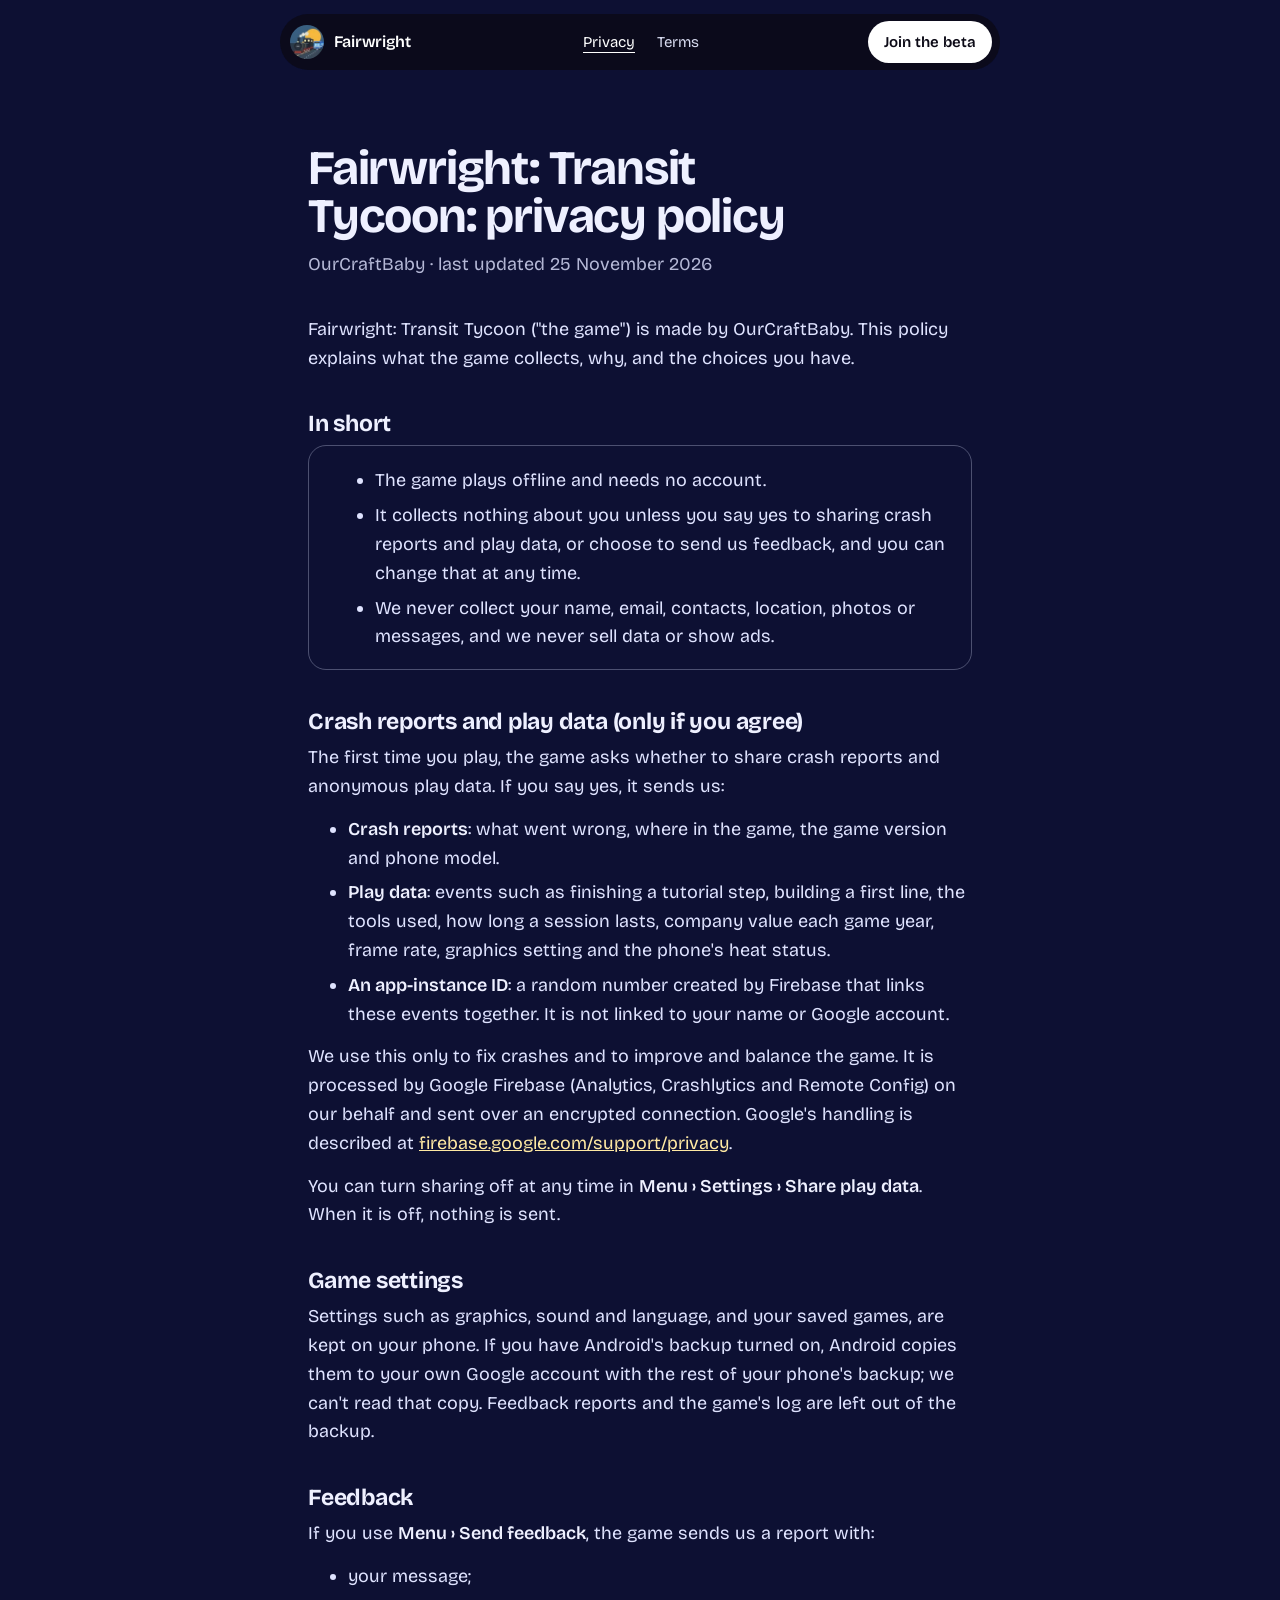
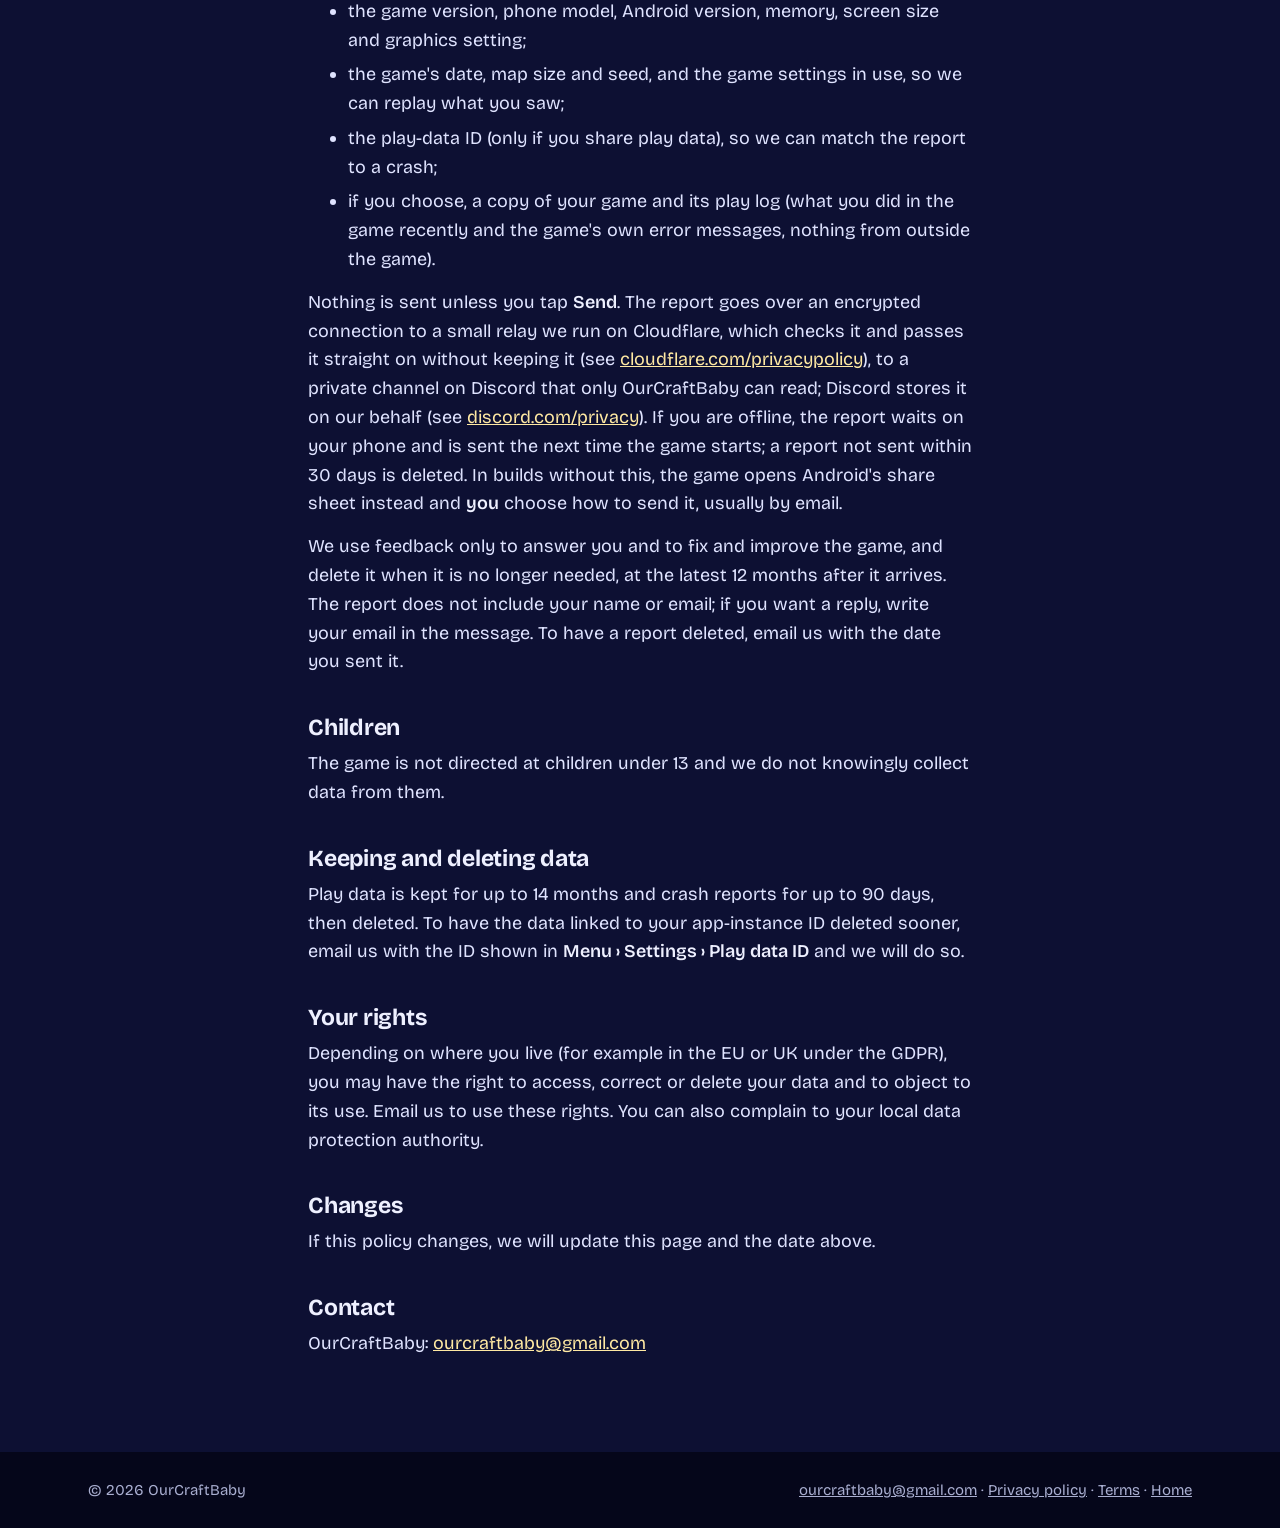
==== commit e65fab0b: "New in-game shots and an updated privacy policy (25 November 2026) The era and winter pictures are n" ====
--- a/privacy-policy.html
+++ b/privacy-policy.html
@@ -32,7 +32,7 @@
 
 <main class="wrap doc" id="main">
 <h1>Fairwright: Transit Tycoon: privacy policy</h1>
-<p class="date">OurCraftBaby · last updated 4 November 2026</p>
+<p class="date">OurCraftBaby · last updated 25 November 2026</p>
 
 <p>Fairwright: Transit Tycoon ("the game") is made by OurCraftBaby. This policy explains what the game collects, why, and the choices you have.</p>
 
@@ -54,7 +54,7 @@
 <p>You can turn sharing off at any time in <b>Menu › Settings › Share play data</b>. When it is off, nothing is sent.</p>
 
 <h2>Game settings</h2>
-<p>Settings such as graphics, sound and language, and your saved games, are kept only on your phone.</p>
+<p>Settings such as graphics, sound and language, and your saved games, are kept on your phone. If you have Android's backup turned on, Android copies them to your own Google account with the rest of your phone's backup; we can't read that copy. Feedback reports and the game's log are left out of the backup.</p>
 
 <h2>Feedback</h2>
 <p>If you use <b>Menu › Send feedback</b>, the game sends us a report with:</p>
@@ -65,7 +65,7 @@
   <li>the play-data ID (only if you share play data), so we can match the report to a crash;</li>
   <li>if you choose, a copy of your game and its play log (what you did in the game recently and the game's own error messages, nothing from outside the game).</li>
 </ul>
-<p>Nothing is sent unless you tap <b>Send</b>. The report goes over an encrypted connection to a private channel on Discord that only OurCraftBaby can read; Discord stores it on our behalf (see <a href="https://discord.com/privacy">discord.com/privacy</a>). If you are offline, the report waits on your phone and is sent the next time the game starts; a report not sent within 30 days is deleted. In builds without this, the game opens Android's share sheet instead and <b>you</b> choose how to send it, usually by email.</p>
+<p>Nothing is sent unless you tap <b>Send</b>. The report goes over an encrypted connection to a small relay we run on Cloudflare, which checks it and passes it straight on without keeping it (see <a href="https://www.cloudflare.com/privacypolicy/">cloudflare.com/privacypolicy</a>), to a private channel on Discord that only OurCraftBaby can read; Discord stores it on our behalf (see <a href="https://discord.com/privacy">discord.com/privacy</a>). If you are offline, the report waits on your phone and is sent the next time the game starts; a report not sent within 30 days is deleted. In builds without this, the game opens Android's share sheet instead and <b>you</b> choose how to send it, usually by email.</p>
 <p>We use feedback only to answer you and to fix and improve the game, and delete it when it is no longer needed, at the latest 12 months after it arrives. The report does not include your name or email; if you want a reply, write your email in the message. To have a report deleted, email us with the date you sent it.</p>
 
 <h2>Children</h2>
--- a/style.css
+++ b/style.css
@@ -114,6 +114,9 @@
 .shot { margin: 0; }
 .shot img { width: 100%; aspect-ratio: 16 / 10; object-fit: cover; border-radius: 22px; }
 .shot figcaption { margin-top: 12px; font-size: 15px; opacity: .8; }
+.winter { display: grid; grid-template-columns: 1fr 1fr; gap: clamp(14px, 2vw, 28px); margin-top: clamp(48px, 7vw, 96px); }
+.winter .wide { grid-column: 1 / -1; }
+.winter .wide img { aspect-ratio: 2000 / 844; }
 .points { display: grid; gap: clamp(26px, 3.4vw, 44px); }
 .points h3 { font-size: clamp(26px, 2.8vw, 38px); margin-bottom: 10px; }
 .points p { margin: 0; max-width: 28em; opacity: .9; }
@@ -125,6 +128,14 @@
 .beyond h2 { font-size: clamp(44px, 7.4vw, 96px); max-width: 11em; margin-inline: auto; color: var(--lit); }
 .beyond p { margin: 24px auto 32px; max-width: 30em; font-size: 20px; }
 .beyond small { display: block; margin-top: 16px; font-size: 15px; opacity: .8; }
+.join { display: flex; flex-wrap: wrap; justify-content: center; gap: 12px; max-width: 34em; margin-inline: auto; }
+.join input[type=email] { flex: 1 1 15em; min-width: 0; font: inherit; font-size: 18px; color: var(--on); background: color-mix(in oklab, var(--on) 10%, transparent); border: 1.5px solid color-mix(in oklab, var(--on) 45%, transparent); border-radius: 999px; padding: 14px 22px; }
+.join input[type=email]::placeholder { color: color-mix(in oklab, var(--on) 55%, transparent); }
+.join input[type=email]:focus-visible { border-color: var(--lit); }
+.join .btn { border: 0; cursor: pointer; font-family: inherit; background: var(--lit); color: #0c0a16; }
+.join .btn:disabled { opacity: .6; cursor: default; transform: none; }
+.beyond .join-status { flex-basis: 100%; margin: 4px 0 0; font-size: 16px; min-height: 1.4em; }
+.join-status.bad { color: #ffb4a8; }
 
 .foot { background: #05061a; color: #a9aed0; font-size: 15px; padding: 26px 0; }
 .foot .wrap { display: flex; justify-content: space-between; flex-wrap: wrap; gap: 12px; }
@@ -133,6 +144,7 @@
 @media (max-width: 860px) {
   .sky-grid, .ground-grid, .ground-grid.flip { grid-template-columns: 1fr; }
   .ground-grid.flip .shot { order: 0; }
+  .winter { grid-template-columns: 1fr; }
   .brand span { display: none; }
   .scene { height: clamp(210px, 36vh, 320px); }
 }
